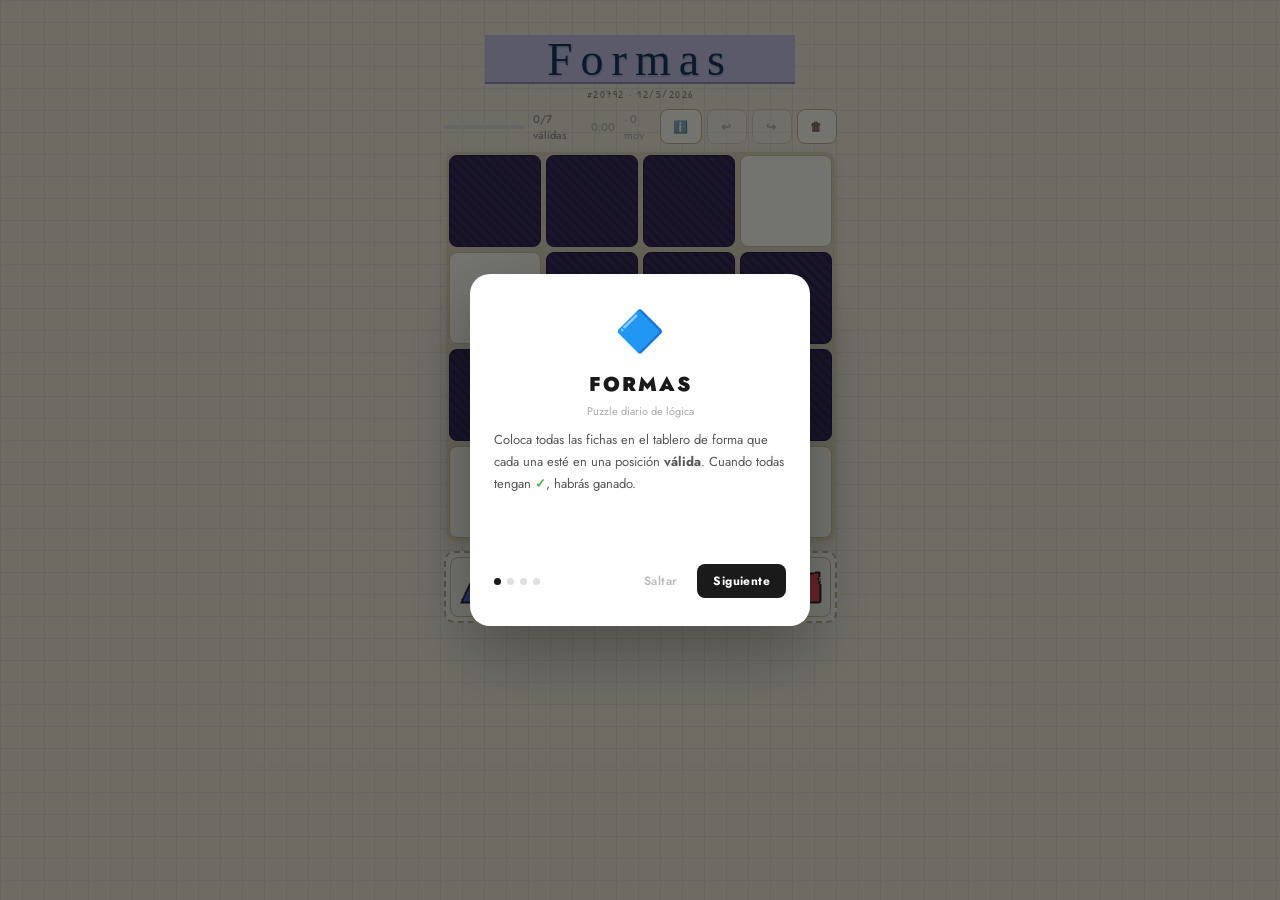
==== index.html @ 307edbe9 "Add files via upload" ====
<!DOCTYPE html>
<html lang="es">
<head>
<meta charset="UTF-8">
<meta name="viewport" content="width=device-width, initial-scale=1.0, user-scalable=no">
<title>FORMAS — Puzzle diario</title>
<link rel="preconnect" href="https://fonts.googleapis.com">
<link href="https://fonts.googleapis.com/css2?family=Jost:wght@300;400;500;600;700;900&family=Schoolbell&family=Patrick+Hand&display=swap" rel="stylesheet">
<style>
*{box-sizing:border-box;margin:0;padding:0;}
body{
  font-family:'Jost',sans-serif;
  background:#F4EFE0;
  background-image:
    linear-gradient(rgba(80,80,160,.09) 1px, transparent 1px),
    linear-gradient(90deg, rgba(80,80,160,.09) 1px, transparent 1px);
  background-size:22px 22px;
  min-height:100vh;
  display:flex;align-items:flex-start;justify-content:center;
  padding:16px 12px 24px;
  user-select:none;-webkit-user-select:none;
  overflow-x:hidden;
}
#shell{
  display:flex;flex-direction:row;align-items:flex-start;justify-content:center;
  gap:0;width:100%;max-width:700px;position:relative;
}
#game{
  display:flex;flex-direction:column;align-items:center;
  flex:0 0 auto;width:310px;position:relative;z-index:2;
  transition: transform 0.3s ease;
}

/* --- ANIMACIONES DE VICTORIA Y ERROR --- */
@keyframes shake {
  0%, 100% { transform: translateX(0); }
  25% { transform: translateX(-2px); }
  75% { transform: translateX(2px); }
}
.invalid-state { animation: shake 0.3s ease-in-out; }

/* Efecto de Victoria Mejorado */
.victory-sweep { 
  animation: victory-bounce 0.8s ease-in-out; 
}

/* Usamos un contenedor absoluto para el destello para no cortar los bordes del tablero */
.victory-sweep::before {
  content: "";
  position: absolute;
  top: 0; left: -40px; right: -40px; bottom: 0;
  background: linear-gradient(
    to bottom,
    transparent,
    rgba(126, 200, 104, 0.4), 
    transparent
  );
  z-index: 100;
  pointer-events: none;
  border-radius: 15px;
  animation: sweep-down 2.0s ease-in-out forwards; /* Más lento (1.8s) */
}

@keyframes victory-bounce {
  0% { transform: scale(1); }
  50% { transform: scale(1.03); }
  100% { transform: scale(1); }
}

@keyframes sweep-down { 
  0% { transform: translateY(-100%); opacity: 0; }
  20% { opacity: 1; }
  80% { opacity: 1; }
  100% { transform: translateY(250%); opacity: 0; } 
}

/* Confeti */
.confetti {
  position: absolute; width: 8px; height: 8px; border-radius: 2px;
  top: -10px; z-index: 300; animation: fall linear forwards;
}
@keyframes fall {
  to { transform: translateY(100vh) rotate(360deg); opacity: 0; }
}

.titulo-wrap{position:relative;width:100%;margin-bottom:8px;}
.pauta-lines{
  position:relative;height:68px;
  background:
    linear-gradient(transparent calc(100% - 2px), #9090C8 calc(100% - 2px), #9090C8 100%),
    linear-gradient(transparent calc(30% - 1px), #C8C8E8 calc(30% - 1px), #C8C8E8 calc(30%)),
    linear-gradient(transparent calc(65% - 1px), #C8C8E8 calc(65% - 1px), #C8C8E8 calc(65% + 1px));
  display:flex;align-items:flex-end;justify-content:center;
  padding-bottom:5px;
}
h1{font-family:'Schoolbell',cursive;font-size:46px;font-weight:400;color:#1A3A60;
  letter-spacing:8px;line-height:0.85;text-align:center;
  text-shadow:0.5px 1.5px 0 rgba(26,58,96,.15),2px 0 0 rgba(26,58,96,.05);}
.subtitle{font-family:'Patrick Hand',cursive;font-size:11px;color:#9A8878;font-weight:400;text-align:center;letter-spacing:1.5px;margin-top:3px;margin-bottom:0px;}
.badge-row{display:flex;gap:5px;align-items:center;margin-bottom:6px;flex-wrap:wrap;justify-content:center;}
.badge{font-size:10px;font-weight:600;padding:2px 9px;border-radius:20px;letter-spacing:.4px;}
.badge.unique{background:#FFF8EC;color:#B07A20;border:1.5px solid #F0D898;}
.badge.config{background:#F3F0FF;color:#7060C0;border:1.5px solid #D0C8F8;}

.progress-wrap{display:flex;align-items:center;gap:9px;margin-bottom:8px;width:393px;}
.progress-bar{width:80px;height:4px;background:#E0E0E0;border-radius:3px;overflow:hidden;flex-shrink:0;}
.progress-fill{height:100%;background:linear-gradient(90deg,#5A9050,#7EC868);border-radius:3px;transition:width .3s,background .3s;}
.progress-label{font-size:11px;color:#999;font-weight:500;}

#grid{
  display:grid;grid-template-columns:repeat(4,92px);gap:5px;
  background:#E0D8C0;padding:3px;border-radius:10px;
  margin-bottom:10px;box-shadow:0 2px 12px rgba(0,0,0,.08);
}
.cell{
  width:92px;height:92px;background:#FFFEF5;border-radius:8px;border:1.5px solid #D0C8A8;
  display:flex;align-items:center;justify-content:center;position:relative;
  transition:background .1s,border-color .1s,box-shadow .1s;
}
.cell.blocked{
  background:#3A3060;border-color:#2A2050;cursor:not-allowed;
  background-image:repeating-linear-gradient(45deg,#302850 0,#302850 3px,#3A3060 3px,#3A3060 7px);
}

.cell.valid-target{background:#EEF3F8;border-color:#A8C0D8;border-style:dashed;}
.cell.valid-hover{background:#D8EAF0;border-color:#5080A8;box-shadow:inset 0 0 0 2px rgba(80,128,168,.3);}
.cell.valid-state{background:#EDF5E5;border-color:#7AB870;border-width:2px;}
.cell.invalid-state{background:#F8EAEA;border-color:#D07070;border-width:2px;}
.piece-wrap{width:100%;height:100%;display:flex;align-items:center;justify-content:center;cursor:grab;touch-action:none;}
.piece-wrap.dragging{opacity:.12;}
.cell-indicator{position:absolute;bottom:2px;right:3px;font-size:10px;font-weight:700;line-height:1;pointer-events:none;}

.anden-wrap{width:393px;margin-bottom:8px;}
.section-label{font-size:9px;font-weight:700;color:#BBBBBB;letter-spacing:2.5px;text-transform:uppercase;text-align:center;margin-bottom:7px;}
#anden{
  display:grid;
  grid-template-columns:repeat(var(--anden-cols,6), 1fr);
  gap:4px;
  padding:4px;
  background:#FFFEF5;border-radius:10px;
  border:2px dashed #C8B890;
  width:393px;
  touch-action:none;
  transition:border-color .15s,background .15s;
}
.anden-tile{
  height:60px;display:flex;align-items:center;justify-content:center;
  background:#FFFEF5;border:1.5px solid #D0C8A8;border-radius:8px;cursor:grab;
  touch-action:none;
  transition:transform .1s,box-shadow .1s;
}
.anden-tile:hover{box-shadow:0 2px 8px rgba(0,0,0,.1);}
.anden-tile.dragging{opacity:.12;}
.anden-empty{color:#CCC;font-size:11px;font-style:italic;align-self:center;}

.game-btns{display:flex;gap:6px;justify-content:center;width:100%;margin-top:2px;}
button{
  padding:8px 12px;border-radius:8px;
  font-family:'Jost',sans-serif;font-size:12px;font-weight:600;
  cursor:pointer;letter-spacing:.4px;border:none;
  transition:background .15s,transform .1s, opacity .15s;
}
button:active{}
button:disabled{opacity: 0.4; cursor: default;}

.btn-main{background:#3A3060;color:#FFF;flex:1;font-family:'Patrick Hand',cursive;}
.btn-main:hover{background:#2A2050;}
.btn-secondary{background:#FFFEF5;border:1.5px solid #C8B890 !important;color:#7A6858;font-family:'Patrick Hand',cursive;display:flex;align-items:center;justify-content:center;min-width:40px;}
.btn-secondary:hover{background:#F5EEE0;border-color:#B8A878 !important;}
.btn-toggle-rules.open{background:#3A3060;color:#FFF;border-color:#3A3060 !important;}

#rules-panel{
  position:absolute;
  left:calc(82%);
  top:0;
  width:190px;
  background:#FFFEF5;border-radius:14px;border:1.5px solid #D0C8A8;
  padding:14px 12px;box-shadow:0 2px 12px rgba(0,0,0,.07);
  opacity:0;pointer-events:none;transform:translateX(-8px);
  transition:opacity .22s ease,transform .22s ease;
  z-index:50;
}
#rules-panel.visible{opacity:1;pointer-events:auto;transform:translateX(0);}
.rules-title{font-size:10px;font-weight:900;color:#1A1A1A;letter-spacing:3px;text-transform:uppercase;margin-bottom:12px;}
.rules-section{font-size:9px;font-weight:700;color:#CCCCCC;letter-spacing:2px;text-transform:uppercase;margin-bottom:7px;margin-top:11px;}
.rules-section:first-of-type{margin-top:0;}
.rule-item{display:flex;align-items:flex-start;gap:7px;margin-bottom:6px;}
.rule-icon-sm{width:22px;height:22px;flex-shrink:0;display:flex;align-items:center;justify-content:center;}
.color-dot-sm{width:10px;height:10px;border-radius:50%;border:1.5px solid #2A2A2A;flex-shrink:0;margin-top:3px;margin-left:6px;}
.rule-text .rname{font-size:10px;font-weight:700;color:#333;line-height:1.2;}
.rule-text .rdesc{font-size:9px;color:#AAA;line-height:1.3;margin-top:1px;}
.rules-divider{height:1px;background:#F4F4F4;margin:9px 0;}
.rules-note{font-size:9px;color:#CCCCCC;line-height:1.5;margin-top:8px;}

#ghost{position:fixed;pointer-events:none;z-index:9999;display:none;transform:translate(-50%,-50%);filter:drop-shadow(0 8px 20px rgba(0,0,0,.28));}

.victory-bg{position:fixed;inset:0;background:rgba(0,0,0,.6);display:flex;align-items:center;justify-content:center;z-index:200;}
.victory-box{background:#FFFEF5;border:1.5px solid #D0C8A8;border-radius:20px;padding:28px 24px;text-align:center;max-width:300px;width:100%;margin:16px;box-shadow:0 24px 70px rgba(0,0,0,.3);animation:popIn .4s cubic-bezier(.34,1.56,.64,1);}
@keyframes popIn{from{transform:scale(.7);opacity:0}to{transform:scale(1);opacity:1}}
.victory-star{font-size:44px;margin-bottom:8px;}
.victory-title{font-size:22px;font-weight:900;color:#1A1A1A;letter-spacing:3px;margin-bottom:3px;}
.victory-sub{font-size:12px;color:#AAAAAA;margin-bottom:3px;letter-spacing:1px;}
.victory-mode{font-size:10px;color:#CCCCCC;margin-bottom:18px;}
.emoji-grid{font-family:monospace;font-size:24px;line-height:1.6;margin-bottom:20px;}
.btn-copy{width:100%;padding:12px;background:#3A3060;color:#FFF;border-radius:10px;font-size:14px;font-weight:700;font-family:'Jost',sans-serif;cursor:pointer;margin-bottom:8px;}
.btn-back{width:100%;padding:9px;background:transparent;border:2px solid #EEE !important;color:#AAAAAA;border-radius:10px;font-size:12px;font-family:'Jost',sans-serif;cursor:pointer;}

@media(max-width:540px){
  #shell{flex-direction:column;align-items:center;}
  #game{width:100%;max-width:310px;}
  #rules-panel{position:relative;left:auto;top:auto;width:100%;max-width:393px;margin-left:0;margin-top:10px;transform:translateY(-6px);}
  #rules-panel.visible{transform:translateY(0);}
}
.hidden{display:none !important;}
</style>
</head>
<body>
<div id="shell">
  <div id="game">
    <div class="titulo-wrap">
      <div class="pauta-lines"><h1>Formas</h1></div>
      <div class="subtitle" id="subtitle">#… · cargando…</div>
    </div>
    <div class="progress-wrap">
      <div class="progress-bar"><div class="progress-fill" id="progress-fill" style="width:0%"></div></div>
      <div class="progress-label" id="progress-label">0/0 válidas</div>
      <div class="progress-label" id="timer-display" style="margin-left:8px;color:#BBBBBB;">0:00</div>
      <div class="progress-label" id="moves-display" style="color:#BBBBBB;">· 0 mov</div>
      <div style="display:flex;gap:5px;margin-left:auto;">
        <button class="btn-secondary btn-toggle-rules" id="btn-toggle" onclick="toggleRules()" title="Reglas"><span id="toggle-icon">ℹ️</span></button>
        <button class="btn-secondary" id="btn-undo" onclick="undo()" title="Deshacer">↩</button>
        <button class="btn-secondary" id="btn-redo" onclick="redo()" title="Rehacer">↪</button>
        <button class="btn-secondary" onclick="resetGame()" title="Reiniciar">🗑</button>
      </div>
    </div>
    <div id="grid"></div>
    <div class="anden-wrap">
      <div id="anden"></div>
    </div>
    <div class="game-btns">
      <button class="btn-main hidden" id="btn-share" onclick="share()">📋 Compartir</button>
    </div>
  </div>

  <div id="rules-panel">
    <div class="rules-title">Reglas</div>
    <div class="rules-section">Forma → posición</div>
    <div class="rule-item"><div class="rule-icon-sm" id="ri-circle"></div><div class="rule-text"><div class="rname">Círculo</div><div class="rdesc">Cualquier casilla</div></div></div>
    <div class="rule-item"><div class="rule-icon-sm" id="ri-square"></div><div class="rule-text"><div class="rname">Cuadrado</div><div class="rdesc">Solo esquinas</div></div></div>
    <div class="rule-item"><div class="rule-icon-sm" id="ri-triangle"></div><div class="rule-text"><div class="rname">Triángulo</div><div class="rdesc">Borde, no esquinas</div></div></div>
    <div class="rule-item"><div class="rule-icon-sm" id="ri-x"></div><div class="rule-text"><div class="rname">Cruz</div><div class="rdesc">Interior 2×2</div></div></div>
    <div class="rule-item"><div class="rule-icon-sm" id="ri-diamond"></div><div class="rule-text"><div class="rname">Rombo</div><div class="rdesc">Fila + col par</div></div></div>
    <div class="rules-divider"></div>
    <div class="rules-section">Color → aura</div>
    <div class="rule-item"><div class="color-dot-sm" style="background:#E05252"></div><div class="rule-text"><div class="rname">Rojo</div><div class="rdesc">Sin vecinos</div></div></div>
    <div class="rule-item"><div class="color-dot-sm" style="background:#4D6FD1"></div><div class="rule-text"><div class="rname">Azul</div><div class="rdesc">No Verde en fila</div></div></div>
    <div class="rule-item"><div class="color-dot-sm" style="background:#4EA84E"></div><div class="rule-text"><div class="rname">Verde</div><div class="rdesc">No Azul en columna</div></div></div>
    <div class="rule-item"><div class="color-dot-sm" style="background:#D4AE2C"></div><div class="rule-text"><div class="rname">Amarillo</div><div class="rdesc">Anula auras vecinas</div></div></div>
    <div class="rules-divider"></div>
    <div class="rules-note">■ negro = bloqueado.</div>
  </div>
</div>

<svg width="0" height="0" style="position:absolute;pointer-events:none">
  <defs>
    <filter id="f-lapiz" x="-10%" y="-10%" width="120%" height="120%">
      <feTurbulence type="turbulence" baseFrequency="0.04 0.06" numOctaves="5" seed="8" result="noise"/>
      <feDisplacementMap in="SourceGraphic" in2="noise" scale="3" xChannelSelector="R" yChannelSelector="G"/>
    </filter>
  </defs>
</svg>
<div id="ghost"></div>

<div class="victory-bg hidden" id="victory">
  <div class="victory-box">
    <div class="victory-star">✨</div>
    <div class="victory-title">¡LOGRADO!</div>
    <div class="victory-sub" id="v-sub">FORMAS #…</div>
    <div class="victory-mode" id="v-mode" style="margin-bottom:18px"></div>
    <div style="display:flex;justify-content:center;gap:24px;margin-bottom:20px">
      <div style="text-align:center">
        <div style="font-size:22px;font-weight:900;color:#1A1A1A" id="v-time">0:00</div>
        <div style="font-size:10px;color:#BBBBBB;letter-spacing:1px;margin-top:2px">TIEMPO</div>
      </div>
      <div style="width:1px;background:#F0F0F0"></div>
      <div style="text-align:center">
        <div style="font-size:22px;font-weight:900;color:#1A1A1A" id="v-moves">0</div>
        <div style="font-size:10px;color:#BBBBBB;letter-spacing:1px;margin-top:2px">MOVIMIENTOS</div>
      </div>
    </div>
    <button class="btn-copy" id="btn-copy" onclick="share()">📋 Compartir</button>
    <button class="btn-back" onclick="hideVictory()">Ver cuadrícula</button>
  </div>
</div>

<script>
const N = 4;
const SHAPES  = ['circle','square','triangle','x','diamond'];
const COLORS  = ['red','blue','green','yellow','white'];
const C_HEX   = {red:'#E05252',blue:'#4D6FD1',green:'#4EA84E',yellow:'#D4AE2C',white:'#E8E8E8'};
const SPRIO   = {square:0, x:1, diamond:2, triangle:3, circle:4};

let grid, anden, won, pieceById, puzzle;
let history = [];
let redoStack = [];
let moveCount = 0;
let elapsedSeconds = 0;
let timerStart = null;
let timerInterval = null;

// --- PERSISTENCIA ---
function saveGame() {
  const data = {
    grid: grid,
    anden: anden,
    moveCount: moveCount,
    elapsedSeconds: elapsedSeconds,
    won: won,
    date: new Date().toDateString()
  };
  localStorage.setItem('formas_save', JSON.stringify(data));
}

function loadGame() {
  const saved = localStorage.getItem('formas_save');
  if (!saved) return null;
  const data = JSON.parse(saved);
  if (data.date !== new Date().toDateString()) return null;
  return data;
}

// --- CONFETI ---
function spawnConfetti() {
  const colors = ['#E05252','#4D6FD1','#4EA84E','#D4AE2C','#FFF'];
  for(let i=0; i<60; i++) {
    const c = document.createElement('div');
    c.className = 'confetti';
    c.style.left = Math.random() * 100 + 'vw';
    c.style.backgroundColor = colors[Math.floor(Math.random()*colors.length)];
    c.style.animationDuration = (Math.random() * 2 + 2) + 's';
    c.style.opacity = Math.random();
    document.body.appendChild(c);
    setTimeout(() => c.remove(), 4000);
  }
}

function startTimer() {
  if (timerInterval) return;
  timerStart = Date.now() - elapsedSeconds * 1000;
  timerInterval = setInterval(() => {
    elapsedSeconds = Math.floor((Date.now() - timerStart) / 1000);
    const el = document.getElementById('timer-display');
    if (el) el.textContent = formatTime(elapsedSeconds);
  }, 1000);
}
function stopTimer() { clearInterval(timerInterval); timerInterval = null; }
function formatTime(s) {
  const m = Math.floor(s/60), ss = s%60;
  return m + ':' + String(ss).padStart(2,'0');
}

function isValidPos(shape, r, c, blocks) {
  if (blocks && blocks.some(([br,bc]) => br===r && bc===c)) return false;
  const corner = (r===0||r===N-1) && (c===0||c===N-1);
  const border  = r===0 || r===N-1 || c===0 || c===N-1;
  if (shape==='circle')   return true;
  if (shape==='square')   return corner;
  if (shape==='triangle') return border && !corner;
  if (shape==='x')        return r>=1 && r<=N-2 && c>=1 && c<=N-2;
  if (shape==='diamond')  return (r+c)%2 === 0;
  return false;
}

function nbrs(r, c) {
  return [[r-1,c],[r+1,c],[r,c-1],[r,c+1]].filter(([a,b]) => a>=0&&a<N&&b>=0&&b<N);
}

function isValid(piece, r, c, g) {
  if (!isValidPos(piece.shape, r, c)) return false;
  if (piece.color==='white' || piece.color==='yellow') return true;
  const ns = nbrs(r, c);
  if (ns.some(([a,b]) => g[a][b]?.color==='yellow')) return true;
  if (piece.color==='red')   return !ns.some(([a,b]) => g[a][b] != null);
  if (piece.color==='blue')  { for(let i=0;i<N;i++) if(i!==c&&g[r][i]?.color==='green') return false; return true; }
  if (piece.color==='green') { for(let i=0;i<N;i++) if(i!==r&&g[i][c]?.color==='blue')  return false; return true; }
  return true;
}

function allValid(g) {
  for (let r=0; r<N; r++) for (let c=0; c<N; c++) {
    const p = g[r][c]; if (p && !isValid(p,r,c,g)) return false;
  }
  return true;
}

function mkRng(seed) {
  let s = (seed ^ 0x9E3779B9) >>> 0;
  return () => {
    s = Math.imul(s ^ (s>>>16), 0x45d9f3b);
    s = Math.imul(s ^ (s>>>13), 0x3a5a9c1d);
    return ((s ^ (s>>>16)) >>> 0) / 0x100000000;
  };
}

function countSolutions(pieces, blocks, cap) {
  const order = [...Array(pieces.length).keys()].sort((a,b) => SPRIO[pieces[a].shape] - SPRIO[pieces[b].shape]);
  let found = 0;
  const g = Array.from({length:N}, () => Array(N).fill(null));
  function search(idx) {
    if (found >= cap) return;
    if (idx === order.length) { if (allValid(g)) found++; return; }
    const p = pieces[order[idx]];
    for (let r=0; r<N && found<cap; r++)
      for (let c=0; c<N && found<cap; c++) {
        if (g[r][c] || !isValidPos(p.shape, r, c, blocks)) continue;
        g[r][c] = p; search(idx+1); g[r][c] = null;
      }
  }
  search(0);
  return found;
}

function buildValidPlacement(pieces, blocks, rng) {
  const order = [...Array(pieces.length).keys()].sort((a,b) => SPRIO[pieces[a].shape] - SPRIO[pieces[b].shape]);
  function search(idx, g) {
    if (idx === order.length) return allValid(g) ? g : null;
    const p = pieces[order[idx]];
    const cells = [];
    for (let r=0; r<N; r++) for (let c=0; c<N; c++) if (!g[r][c] && isValidPos(p.shape, r, c, blocks)) cells.push([r,c]);
    for (let i = cells.length - 1; i > 0; i--) { const j = Math.floor(rng() * (i + 1)); [cells[i], cells[j]] = [cells[j], cells[i]]; }
    for (const [r,c] of cells) {
      g[r][c] = p; const res = search(idx+1, g);
      if (res) return res; g[r][c] = null;
    }
    return null;
  }
  return search(0, Array.from({length:N}, () => Array(N).fill(null)));
}

function genPuzzle(seed) {
  const rng = mkRng(seed);
  for (let attempt = 0; attempt < 100; attempt++) {
    const nPieces = 6 + (attempt % 2);
    const pieces = [];
    const pool = [];
    for (const s of SHAPES) for (const c of COLORS) pool.push({shape:s, color:c});
    for (let i = pool.length - 1; i > 0; i--) { const j = Math.floor(rng() * (i + 1)); [pool[i], pool[j]] = [pool[j], pool[i]]; }
    for(let i=0; i<nPieces; i++) pieces.push({...pool[i], id: i});
    const blocks = [];
    const solGrid = buildValidPlacement(pieces, blocks, rng);
    if (!solGrid) continue;
    let sols = countSolutions(pieces, blocks, 2);
    let pressure = 0;
    while(sols > 1 && pressure < 10) {
      let added = false;
      const emptyCells = [];
      for(let r=0; r<N; r++) for(let c=0; c<N; c++) if(!solGrid[r][c] && !blocks.some(b=>b[0]===r && b[1]===c)) emptyCells.push([r,c]);
      if(emptyCells.length > 0) {
        const b = emptyCells[Math.floor(rng()*emptyCells.length)];
        blocks.push(b);
        sols = countSolutions(pieces, blocks, 2);
        if(sols === 0) { blocks.pop(); sols = 2; }
        else added = true;
      }
      pressure++;
      if(!added) break;
    }
    if (sols === 1) return { pieces, blocks, nPieces: pieces.length, nBlocks: blocks.length };
  }
  return { pieces: [{id:0,shape:'square',color:'white'},{id:1,shape:'x',color:'red'}], blocks: [], nPieces:2, nBlocks:0 };
}

function saveState() {
  moveCount++;
  const md = document.getElementById('moves-display'); if(md) md.textContent = '· '+moveCount+' mov';
  startTimer();
  history.push({ grid: JSON.parse(JSON.stringify(grid)), anden: [...anden], won: won });
  if (history.length > 50) history.shift();
  redoStack = [];
  updateUndoButtons();
  saveGame();
}

function undo() {
  if (history.length === 0) return;
  moveCount++; startTimer();
  redoStack.push({ grid: JSON.parse(JSON.stringify(grid)), anden: [...anden], won: won });
  const prev = history.pop();
  grid = prev.grid; anden = prev.anden; won = prev.won;
  renderAll(); updateUndoButtons(); saveGame();
}

function redo() {
  if (redoStack.length === 0) return;
  moveCount++; startTimer();
  history.push({ grid: JSON.parse(JSON.stringify(grid)), anden: [...anden], won: won });
  const next = redoStack.pop();
  grid = next.grid; anden = next.anden; won = next.won;
  renderAll(); updateUndoButtons(); saveGame();
}

function resetGame() {
  if (anden.length === puzzle.pieces.length) return;
  saveState();
  grid = Array.from({length:N}, () => Array(N).fill(null));
  anden = puzzle.pieces.map(p => p.id);
  won = false;
  renderAll(); updateUndoButtons(); saveGame();
}

function updateUndoButtons() {
  document.getElementById('btn-undo').disabled = history.length === 0;
  document.getElementById('btn-redo').disabled = redoStack.length === 0;
}

function shapeSVG(shape, color, size) {
  const f=C_HEX[color], sw=Math.max(1.5,size*.055), hw=size/2;
  const pt=(x,y)=>`${x.toFixed(1)},${y.toFixed(1)}`;
  let body='';
  if(shape==='circle') body=`<circle cx="${hw}" cy="${hw}" r="${(hw*.78).toFixed(1)}" fill="${f}" stroke="#2A2A2A" stroke-width="${sw.toFixed(1)}"/>`;
  else if(shape==='square') body=`<rect x="${(size*.1).toFixed(1)}" y="${(size*.1).toFixed(1)}" width="${(size*.8).toFixed(1)}" height="${(size*.8).toFixed(1)}" fill="${f}" stroke="#2A2A2A" stroke-width="${sw.toFixed(1)}" rx="2"/>`;
  else if(shape==='triangle') body=`<polygon points="${pt(hw,size*.1)} ${pt(size*.9,size*.9)} ${pt(size*.1,size*.9)}" fill="${f}" stroke="#2A2A2A" stroke-width="${sw.toFixed(1)}"/>`;
  else if(shape==='x'){
    const w1=(size*.28).toFixed(1), w2=(size*.19).toFixed(1);
    body=`<line x1="${(size*.14).toFixed(1)}" y1="${(size*.14).toFixed(1)}" x2="${(size*.86).toFixed(1)}" y2="${(size*.86).toFixed(1)}" stroke="#2A2A2A" stroke-width="${w1}" stroke-linecap="round"/><line x1="${(size*.86).toFixed(1)}" y1="${(size*.14).toFixed(1)}" x2="${(size*.14).toFixed(1)}" y2="${(size*.86).toFixed(1)}" stroke="#2A2A2A" stroke-width="${w1}" stroke-linecap="round"/><line x1="${(size*.14).toFixed(1)}" y1="${(size*.14).toFixed(1)}" x2="${(size*.86).toFixed(1)}" y2="${(size*.86).toFixed(1)}" stroke="${f}" stroke-width="${w2}" stroke-linecap="round"/><line x1="${(size*.86).toFixed(1)}" y1="${(size*.14).toFixed(1)}" x2="${(size*.14).toFixed(1)}" y2="${(size*.86).toFixed(1)}" stroke="${f}" stroke-width="${w2}" stroke-linecap="round"/>`;
  } else if(shape==='diamond') body=`<polygon points="${pt(hw,size*.1)} ${pt(size*.9,hw)} ${pt(hw,size*.9)} ${pt(size*.1,hw)}" fill="${f}" stroke="#2A2A2A" stroke-width="${sw.toFixed(1)}"/>`;
  return `<svg width="${size}" height="${size}" viewBox="0 0 ${size} ${size}" xmlns="http://www.w3.org/2000/svg" style="display:block;pointer-events:none"><g filter="url(#f-lapiz)">${body}</g></svg>`;
}

let dragging = null;
const ghostEl = document.getElementById('ghost');

// ── Lógica compartida de inicio, movimiento y fin de drag ──
function startDragging(piece, from, fr, fc, x, y) {
  dragging = {piece, from, fr, fc};
  ghostEl.innerHTML = shapeSVG(piece.shape, piece.color, 68);
  ghostEl.style.left = x + 'px';
  ghostEl.style.top  = y + 'px';
  ghostEl.style.display = 'block';
  renderAll();
  document.querySelectorAll('.cell[data-r]').forEach(cell => {
    const r = +cell.dataset.r, col = +cell.dataset.c;
    if (!puzzle.blocks.some(b=>b[0]===r&&b[1]===col) && isValidPos(piece.shape,r,col))
      cell.classList.add('valid-target');
  });
}

function moveDragging(x, y) {
  ghostEl.style.left = x + 'px';
  ghostEl.style.top  = y + 'px';
  document.querySelectorAll('.cell.valid-hover').forEach(el => el.classList.remove('valid-hover'));
  ghostEl.style.display = 'none';
  const under = document.elementFromPoint(x, y);
  ghostEl.style.display = 'block';
  const cell = under?.closest?.('.cell[data-r]');
  if (cell && cell.classList.contains('valid-target')) cell.classList.add('valid-hover');
}

function endDragging(x, y) {
  ghostEl.style.display = 'none';
  document.querySelectorAll('.cell.valid-hover').forEach(el => el.classList.remove('valid-hover'));
  const under    = document.elementFromPoint(x, y);
  const cellEl   = under?.closest?.('.cell[data-r]');
  const andenZone = under?.closest?.('#anden');
  if (cellEl && cellEl.classList.contains('valid-target')) {
    const r = +cellEl.dataset.r, col = +cellEl.dataset.c;
    saveState();
    const existing = grid[r][col];
    if (dragging.from==='grid') grid[dragging.fr][dragging.fc] = existing;
    else { anden=anden.filter(id=>id!==dragging.piece.id); if(existing) anden.push(existing.id); }
    grid[r][col] = dragging.piece;
  } else if (andenZone && dragging.from==='grid') {
    saveState();
    grid[dragging.fr][dragging.fc] = null;
    if (!anden.includes(dragging.piece.id)) anden.push(dragging.piece.id);
  }
  document.querySelectorAll('.cell.valid-target').forEach(el => el.classList.remove('valid-target'));
  dragging = null;
  renderAll(); updateUndoButtons(); saveGame();
}

// ── MOUSE ──
function dragStart(e, piece, from, fr, fc) {
  if (e.type === 'mousedown') {
    e.preventDefault();
    startDragging(piece, from, fr, fc, e.clientX, e.clientY);
  }
}
function onMove(e) {
  if (!dragging || e.type !== 'mousemove') return;
  moveDragging(e.clientX, e.clientY);
}
function onUp(e) {
  if (!dragging || e.type !== 'mouseup') return;
  endDragging(e.clientX, e.clientY);
}

// ── TOUCH ──
document.addEventListener('touchmove', e => {
  if (!dragging) return;
  e.preventDefault();
  const t = e.touches[0];
  moveDragging(t.clientX, t.clientY);
}, {passive: false});

document.addEventListener('touchend', e => {
  if (!dragging) return;
  const t = e.changedTouches[0];
  endDragging(t.clientX, t.clientY);
});

document.addEventListener('touchcancel', e => {
  if (!dragging) return;
  ghostEl.style.display = 'none';
  document.querySelectorAll('.cell.valid-target,.cell.valid-hover').forEach(el=>el.classList.remove('valid-target','valid-hover'));
  dragging = null;
  renderAll();
});

function renderGrid() {
  const el=document.getElementById('grid'); el.innerHTML='';
  for (let r=0;r<N;r++) for (let c=0;c<N;c++) {
    const cell=document.createElement('div'); cell.className='cell'; cell.dataset.r=r; cell.dataset.c=c;
    if (puzzle.blocks.some(b=>b[0]===r && b[1]===c)) { cell.classList.add('blocked'); el.appendChild(cell); continue; }
    const p=grid[r][c];
    if (p) {
      const v = isValid(p,r,c,grid);
      cell.classList.add(v?'valid-state':'invalid-state');
      const wrap=document.createElement('div'); wrap.className='piece-wrap';
      if (dragging?.piece.id===p.id) wrap.classList.add('dragging');
      wrap.innerHTML=shapeSVG(p.shape,p.color,56);
      wrap.addEventListener('mousedown', e=>dragStart(e,p,'grid',r,c));
      wrap.addEventListener('touchstart', e=>{
        e.preventDefault();
        const t = e.touches[0];
        startDragging(p,'grid',r,c, t.clientX, t.clientY);
      }, {passive:false});
      const ind=document.createElement('span'); ind.className='cell-indicator'; ind.style.color=v?'#52B052':'#E05252'; ind.textContent=v?'✓':'✗';
      cell.appendChild(wrap); cell.appendChild(ind);
    }
    el.appendChild(cell);
  }
}

function renderAnden() {
  const el=document.getElementById('anden'); el.innerHTML='';
  el.style.setProperty('--anden-cols', Math.max(anden.length, 1));
  if (anden.length===0) { el.style.setProperty('--anden-cols','1');
    el.innerHTML='<span class="anden-empty">¡Listo!</span>'; return; }
  anden.forEach(id => {
    const p=pieceById[id];
    const div=document.createElement('div'); div.className='anden-tile';
    if (dragging?.piece.id===id) div.classList.add('dragging');
    div.innerHTML=shapeSVG(p.shape,p.color,36);
    div.addEventListener('mousedown', e=>dragStart(e,p,'anden'));
    div.addEventListener('touchstart', e=>{
      e.preventDefault();
      const t = e.touches[0];
      startDragging(p,'anden',null,null, t.clientX, t.clientY);
    }, {passive:false});
    el.appendChild(div);
  });
}

function renderProgress() {
  let validCount = 0, placed = 0;
  for(let r=0; r<N; r++) for(let c=0; c<N; c++) if(grid[r][c]) { placed++; if(isValid(grid[r][c],r,c,grid)) validCount++; }
  const total = puzzle.pieces.length;
  const fill = document.getElementById('progress-fill');
  fill.style.width = (validCount/total*100)+'%';
  document.getElementById('progress-label').textContent = `${validCount}/${total} válidas`;
  
  if (validCount===total && placed===total && !won) { 
    won=true;
    const g = document.getElementById('game');
    g.classList.add('victory-sweep');
    spawnConfetti();
    // Aumentamos el retraso para dejar que el sweep lento (1.8s) termine casi del todo
    setTimeout(() => { showVictory(); g.classList.remove('victory-sweep'); }, 2000); 
  }
  document.getElementById('btn-share').classList.toggle('hidden', !won);
}

function renderAll() { renderGrid(); renderAnden(); renderProgress(); }

function toggleRules() {
  const p = document.getElementById('rules-panel'), btn = document.getElementById('btn-toggle');
  p.classList.toggle('visible'); btn.classList.toggle('open');
  document.getElementById('toggle-icon').textContent = p.classList.contains('visible') ? '✕' : 'ℹ️';
}

function showVictory() {
  stopTimer();
  const num = Math.floor(Date.now()/86400000);
  const fecha = new Date().toLocaleDateString('es-ES',{day:'numeric',month:'long',year:'numeric'});
  document.getElementById('v-sub').textContent = `FORMAS #${num} · ${fecha}`;
  document.getElementById('v-time').textContent = formatTime(elapsedSeconds);
  document.getElementById('v-moves').textContent = moveCount;
  document.getElementById('victory').classList.remove('hidden');
}

function hideVictory() { document.getElementById('victory').classList.add('hidden'); }

function share() {
  const num = Math.floor(Date.now()/86400000);
  const fecha = new Date().toLocaleDateString('es-ES',{day:'numeric',month:'long',year:'numeric'});
  const text = `FORMAS #${num} · ${fecha}\n⏱ ${formatTime(elapsedSeconds)} · 🔢 ${moveCount} movimientos`;
  navigator.clipboard.writeText(text).then(() => {
    const btn = document.getElementById('btn-copy');
    if(btn){ const orig = btn.textContent; btn.textContent = '✓ Copiado'; setTimeout(()=>{ btn.textContent = orig; }, 2000); }
  });
}

window.onload = () => {
  const seed = new Date().getFullYear()*10000+(new Date().getMonth()+1)*100+new Date().getDate();
  puzzle = genPuzzle(seed);
  pieceById = Object.fromEntries(puzzle.pieces.map(p=>[p.id,p]));
  
  const saved = loadGame();
  if (saved) {
    grid = saved.grid; anden = saved.anden; moveCount = saved.moveCount;
    elapsedSeconds = saved.elapsedSeconds; won = saved.won;
    if (!won) startTimer();
  } else {
    grid = Array.from({length:N}, () => Array(N).fill(null));
    anden = puzzle.pieces.map(p => p.id);
    won = false; moveCount = 0; elapsedSeconds = 0;
  }
  
  const tdisp = document.getElementById('timer-display'); if(tdisp) tdisp.textContent=formatTime(elapsedSeconds);
  const mdisp = document.getElementById('moves-display'); if(mdisp) mdisp.textContent='· '+moveCount+' mov';
  document.getElementById('subtitle').textContent = `#${Math.floor(Date.now()/86400000)} · ${new Date().toLocaleDateString()}`;
  SHAPES.forEach(s => { const el=document.getElementById('ri-'+s); if(el) el.innerHTML=shapeSVG(s,'white',18); });
  document.addEventListener('mousemove', onMove);
  document.addEventListener('mouseup', onUp);
  updateUndoButtons();
  renderAll();
};
</script>

<div id="god-panel">
  <div id="god-header"><span>⚡ MODO DIOS</span><button onclick="document.getElementById('god-panel').classList.remove('god-visible')" style="background:none;border:none;color:#fff;font-size:16px;cursor:pointer;padding:0 4px">✕</button></div>
  <div class="god-section">
    <div class="god-label">SEED DEL PUZZLE</div>
    <div style="display:flex;gap:6px;margin-top:5px">
      <input id="god-seed" type="number" placeholder="ej. 20250317" style="flex:1;padding:5px 8px;border-radius:6px;border:1px solid #444;background:#1a1a1a;color:#fff;font-size:12px;font-family:monospace">
      <button class="god-btn" onclick="godRegenerate()">▶</button>
    </div>
    <button class="god-btn god-btn-full" style="margin-top:6px" onclick="godRandomSeed()">🎲 Seed aleatoria</button>
  </div>
  <div class="god-section">
    <div class="god-label">SOLUCIÓN</div>
    <button class="god-btn god-btn-full" onclick="godShowSolution()">👁 Ver solución (3s)</button>
    <button class="god-btn god-btn-full" onclick="godPlaceSolution()">✅ Colocar solución</button>
  </div>
  <div class="god-section">
    <div class="god-label">TABLERO</div>
    <button class="god-btn god-btn-full" onclick="godToggleBlockEdit()">🔲 <span id="god-block-label">Editar bloqueos ON</span></button>
    <button class="god-btn god-btn-full" onclick="godClearBoard()">🗑 Vaciar tablero</button>
  </div>
</div>
<style>
#god-panel{display:none;position:fixed;top:20px;right:20px;width:230px;background:#111;color:#eee;border-radius:12px;border:1px solid #333;box-shadow:0 8px 32px rgba(0,0,0,.6);z-index:99999;font-family:'Jost',sans-serif;overflow:hidden;}
#god-panel.god-visible{display:block;}
#god-header{background:#1a1a2e;padding:10px 12px;display:flex;justify-content:space-between;align-items:center;font-size:12px;font-weight:800;letter-spacing:2px;color:#7eb8f7;}
.god-section{padding:10px 12px;border-top:1px solid #222;}
.god-label{font-size:9px;font-weight:700;letter-spacing:2px;color:#555;text-transform:uppercase;}
.god-btn{background:#1e3a5f;color:#7eb8f7;border:none;border-radius:6px;padding:5px 10px;font-size:11px;font-weight:600;cursor:pointer;font-family:'Jost',sans-serif;margin-top:5px;transition:background .15s;}
.god-btn:hover{background:#2a5090;}
.god-btn-full{width:100%;text-align:left;}
</style>
<script>
(function(){
  const KONAMI=['ArrowUp','ArrowUp','ArrowDown','ArrowDown','ArrowLeft','ArrowRight','ArrowLeft','ArrowRight','b','a'];
  let kIdx=0;
  document.addEventListener('keydown',e=>{
    kIdx=(e.key===KONAMI[kIdx])?kIdx+1:(e.key===KONAMI[0]?1:0);
    if(kIdx===KONAMI.length){kIdx=0;godToggle();}
  });
  window.godToggle=()=>document.getElementById('god-panel').classList.toggle('god-visible');
  window.godRegenerate=()=>{
    const s=parseInt(document.getElementById('god-seed').value)||new Date().getFullYear()*10000+(new Date().getMonth()+1)*100+new Date().getDate();
    puzzle=genPuzzle(s); pieceById=Object.fromEntries(puzzle.pieces.map(p=>[p.id,p]));
    grid=Array.from({length:N},()=>Array(N).fill(null)); anden=puzzle.pieces.map(p=>p.id);
    won=false; history=[]; redoStack=[]; renderAll(); updateUndoButtons(); saveGame();
  };
  window.godRandomSeed=()=>{ document.getElementById('god-seed').value=Math.floor(Math.random()*99999999); godRegenerate(); };
  window.godShowSolution=()=>{
    const s=parseInt(document.getElementById('god-seed').value)||new Date().getFullYear()*10000+(new Date().getMonth()+1)*100+new Date().getDate();
    const sol=buildValidPlacement(puzzle.pieces,puzzle.blocks,mkRng(s));
    if(!sol)return;
    document.querySelectorAll('.cell[data-r]').forEach(cell=>{
      const r=+cell.dataset.r,c=+cell.dataset.c; const p=sol[r][c];
      if(p){cell.style.outline='3px solid #7eb8f7';}
    });
    setTimeout(()=>document.querySelectorAll('.cell[data-r]').forEach(c=>c.style.outline=''),3000);
  };
  window.godPlaceSolution=()=>{
    const s=parseInt(document.getElementById('god-seed').value)||new Date().getFullYear()*10000+(new Date().getMonth()+1)*100+new Date().getDate();
    const sol=buildValidPlacement(puzzle.pieces,puzzle.blocks,mkRng(s));
    if(!sol)return; saveState(); grid=sol; anden=[]; renderAll(); updateUndoButtons(); saveGame();
  };
  window.godClearBoard=()=>{ saveState(); grid=Array.from({length:N},()=>Array(N).fill(null)); anden=puzzle.pieces.map(p=>p.id); renderAll(); saveGame(); };
})();
</script>

<div id="tutorial-bg" class="hidden">
  <div id="tutorial-box">
    <div class="t-slide" id="t-slide-0">
      <div class="t-icon">🔷</div><div class="t-title">FORMAS</div><div class="t-sub">Puzzle diario de lógica</div>
      <div class="t-body">Coloca todas las fichas en el tablero de forma que cada una esté en una posición <strong>válida</strong>. Cuando todas tengan <strong style="color:#52B052">✓</strong>, habrás ganado.</div>
    </div>
    <div class="t-slide hidden" id="t-slide-1">
      <div class="t-title">Reglas de forma</div><div class="t-sub">Cada forma tiene su lugar</div>
      <div class="t-rules">
        <div class="t-rule"><div class="t-shape-icon" id="ti-circle"></div><div><b>Círculo</b> — libre</div></div>
        <div class="t-rule"><div class="t-shape-icon" id="ti-square"></div><div><b>Cuadrado</b> — esquinas</div></div>
        <div class="t-rule"><div class="t-shape-icon" id="ti-triangle"></div><div><b>Triángulo</b> — bordes</div></div>
        <div class="t-rule"><div class="t-shape-icon" id="ti-x"></div><div><b>Cruz</b> — centro</div></div>
        <div class="t-rule"><div class="t-shape-icon" id="ti-diamond"></div><div><b>Rombo</b> — par</div></div>
      </div>
    </div>
    <div class="t-slide hidden" id="t-slide-2">
      <div class="t-title">Reglas de color</div><div class="t-sub">Relaciones entre fichas</div>
      <div class="t-rules">
        <div class="t-rule"><div class="t-dot" style="background:#E05252"></div><div><b>Rojo</b> — sin vecinos</div></div>
        <div class="t-rule"><div class="t-dot" style="background:#4D6FD1"></div><div><b>Azul</b> — no verde en fila</div></div>
        <div class="t-rule"><div class="t-dot" style="background:#4EA84E"></div><div><b>Verde</b> — no azul en col</div></div>
        <div class="t-rule"><div class="t-dot" style="background:#D4AE2C"></div><div><b>Amarillo</b> — anula vecinos</div></div>
      </div>
    </div>
    <div class="t-slide hidden" id="t-slide-3">
      <div class="t-icon">🏆</div><div class="t-title">Cómo ganar</div>
      <div class="t-body">Arrastra las fichas al tablero. El borde <span style="color:#4D6FD1;font-weight:700">azul punteado</span> te indica dónde es válida la forma. ¡Suerte!</div>
    </div>
    <div id="t-nav">
      <div id="t-dots"><span class="t-dot-nav active" onclick="goSlide(0)"></span><span class="t-dot-nav" onclick="goSlide(1)"></span><span class="t-dot-nav" onclick="goSlide(2)"></span><span class="t-dot-nav" onclick="goSlide(3)"></span></div>
      <div style="display:flex;gap:8px"><button class="t-btn-skip" onclick="closeTutorial()">Saltar</button><button class="t-btn-next" id="t-btn-next" onclick="nextSlide()">Siguiente</button></div>
    </div>
  </div>
</div>
<style>
#tutorial-bg{position:fixed;inset:0;background:rgba(0,0,0,.55);display:flex;align-items:center;justify-content:center;z-index:10000;padding:16px;}
#tutorial-box{background:#FFF;border-radius:20px;padding:28px 24px;max-width:340px;width:100%;box-shadow:0 24px 70px rgba(0,0,0,.3);font-family:'Jost',sans-serif;}
.t-slide{min-height:240px;display:flex;flex-direction:column;}
.t-icon{font-size:40px;text-align:center;margin-bottom:10px;}
.t-title{font-size:20px;font-weight:900;color:#1A1A1A;letter-spacing:2px;text-align:center;margin-bottom:4px;}
.t-sub{font-size:11px;color:#AAAAAA;text-align:center;margin-bottom:10px;}
.t-body{font-size:13px;color:#555;line-height:1.7;}
.t-rules{display:flex;flex-direction:column;gap:9px;}
.t-rule{display:flex;align-items:center;gap:10px;font-size:12px;}
.t-shape-icon{width:28px;height:28px;display:flex;align-items:center;justify-content:center;}
.t-dot{width:14px;height:14px;border-radius:50%;border:2px solid #2A2A2A;}
#t-nav{display:flex;align-items:center;justify-content:space-between;margin-top:22px;}
#t-dots{display:flex;gap:6px;}
.t-dot-nav{width:7px;height:7px;border-radius:50%;background:#E0E0E0;cursor:pointer;}
.t-dot-nav.active{background:#1A1A1A;}
.t-btn-skip{background:none;border:none;font-size:12px;color:#BBB;cursor:pointer;}
.t-btn-next{background:#1A1A1A;color:#FFF;border:none;border-radius:8px;font-size:12px;font-weight:700;padding:8px 16px;cursor:pointer;}
</style>
<script>
(function(){
  let curr = 0; const tot = 4;
  window.goSlide = (n) => {
    document.getElementById('t-slide-'+curr).classList.add('hidden'); curr = n;
    document.getElementById('t-slide-'+curr).classList.remove('hidden');
    document.querySelectorAll('.t-dot-nav').forEach((d,i)=>d.classList.toggle('active',i===curr));
    document.getElementById('t-btn-next').textContent = curr === tot-1 ? '¡Jugar!' : 'Siguiente';
  };
  window.nextSlide = () => { if(curr < tot-1) goSlide(curr+1); else closeTutorial(); };
  window.closeTutorial = () => { document.getElementById('tutorial-bg').classList.add('hidden'); localStorage.setItem('formas_tutorial', 'true'); };
  window.addEventListener('load', () => {
    ['circle','square','triangle','x','diamond'].forEach(s=>{const el=document.getElementById('ti-'+s); if(el)el.innerHTML=shapeSVG(s,'white',24);});
    if(!localStorage.getItem('formas_tutorial')) document.getElementById('tutorial-bg').classList.remove('hidden');
  });
})();
</script>
</body>
</html>
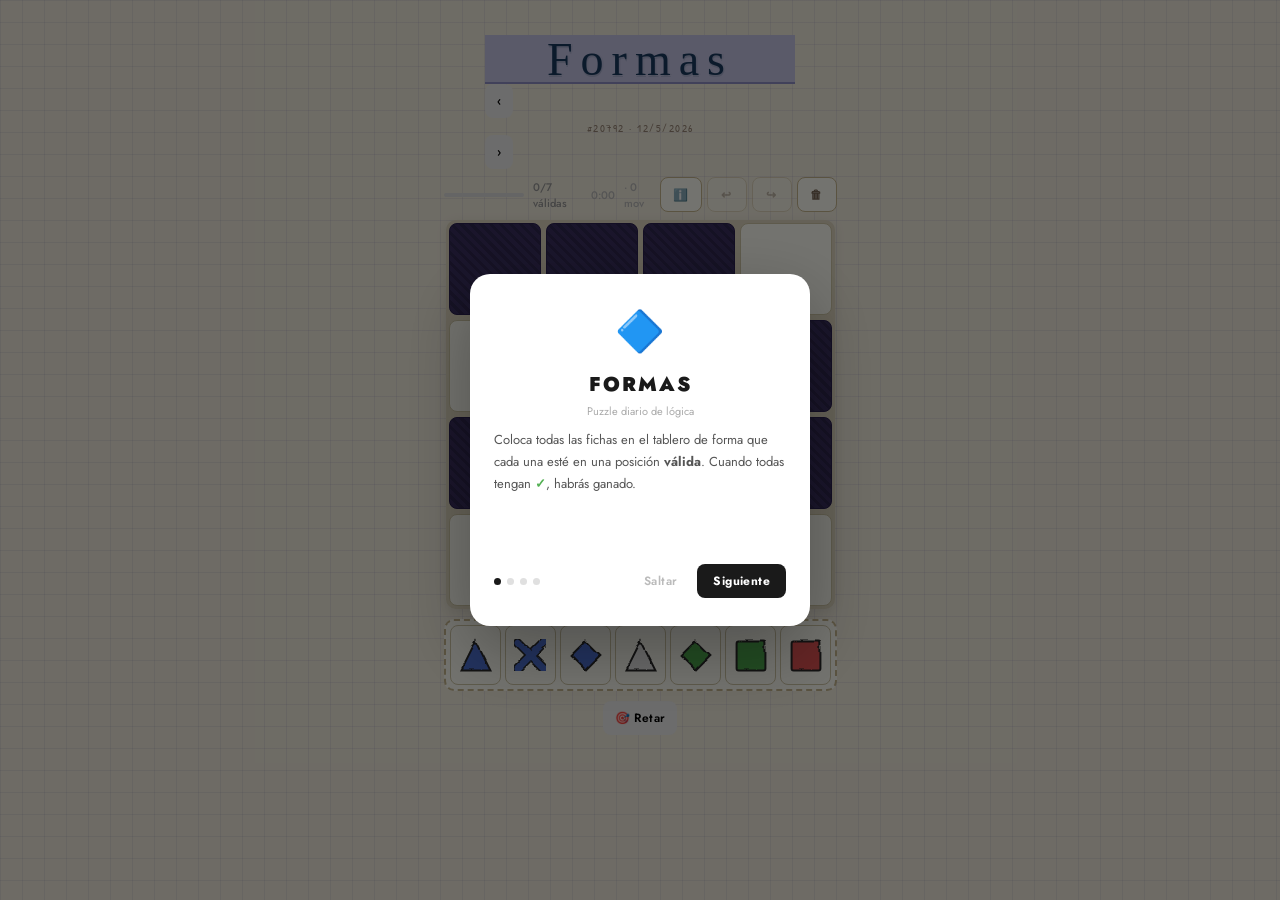
==== commit f38f9149: "Add files via upload" ====
--- a/index.html
+++ b/index.html
@@ -6,220 +6,22 @@
 <title>FORMAS — Puzzle diario</title>
 <link rel="preconnect" href="https://fonts.googleapis.com">
 <link href="https://fonts.googleapis.com/css2?family=Jost:wght@300;400;500;600;700;900&family=Schoolbell&family=Patrick+Hand&display=swap" rel="stylesheet">
-<style>
-*{box-sizing:border-box;margin:0;padding:0;}
-body{
-  font-family:'Jost',sans-serif;
-  background:#F4EFE0;
-  background-image:
-    linear-gradient(rgba(80,80,160,.09) 1px, transparent 1px),
-    linear-gradient(90deg, rgba(80,80,160,.09) 1px, transparent 1px);
-  background-size:22px 22px;
-  min-height:100vh;
-  display:flex;align-items:flex-start;justify-content:center;
-  padding:16px 12px 24px;
-  user-select:none;-webkit-user-select:none;
-  overflow-x:hidden;
-}
-#shell{
-  display:flex;flex-direction:row;align-items:flex-start;justify-content:center;
-  gap:0;width:100%;max-width:700px;position:relative;
-}
-#game{
-  display:flex;flex-direction:column;align-items:center;
-  flex:0 0 auto;width:310px;position:relative;z-index:2;
-  transition: transform 0.3s ease;
-}
-
-/* --- ANIMACIONES DE VICTORIA Y ERROR --- */
-@keyframes shake {
-  0%, 100% { transform: translateX(0); }
-  25% { transform: translateX(-2px); }
-  75% { transform: translateX(2px); }
-}
-.invalid-state { animation: shake 0.3s ease-in-out; }
-
-/* Efecto de Victoria Mejorado */
-.victory-sweep { 
-  animation: victory-bounce 0.8s ease-in-out; 
-}
-
-/* Usamos un contenedor absoluto para el destello para no cortar los bordes del tablero */
-.victory-sweep::before {
-  content: "";
-  position: absolute;
-  top: 0; left: -40px; right: -40px; bottom: 0;
-  background: linear-gradient(
-    to bottom,
-    transparent,
-    rgba(126, 200, 104, 0.4), 
-    transparent
-  );
-  z-index: 100;
-  pointer-events: none;
-  border-radius: 15px;
-  animation: sweep-down 2.0s ease-in-out forwards; /* Más lento (1.8s) */
-}
-
-@keyframes victory-bounce {
-  0% { transform: scale(1); }
-  50% { transform: scale(1.03); }
-  100% { transform: scale(1); }
-}
-
-@keyframes sweep-down { 
-  0% { transform: translateY(-100%); opacity: 0; }
-  20% { opacity: 1; }
-  80% { opacity: 1; }
-  100% { transform: translateY(250%); opacity: 0; } 
-}
-
-/* Confeti */
-.confetti {
-  position: absolute; width: 8px; height: 8px; border-radius: 2px;
-  top: -10px; z-index: 300; animation: fall linear forwards;
-}
-@keyframes fall {
-  to { transform: translateY(100vh) rotate(360deg); opacity: 0; }
-}
-
-.titulo-wrap{position:relative;width:100%;margin-bottom:8px;}
-.pauta-lines{
-  position:relative;height:68px;
-  background:
-    linear-gradient(transparent calc(100% - 2px), #9090C8 calc(100% - 2px), #9090C8 100%),
-    linear-gradient(transparent calc(30% - 1px), #C8C8E8 calc(30% - 1px), #C8C8E8 calc(30%)),
-    linear-gradient(transparent calc(65% - 1px), #C8C8E8 calc(65% - 1px), #C8C8E8 calc(65% + 1px));
-  display:flex;align-items:flex-end;justify-content:center;
-  padding-bottom:5px;
-}
-h1{font-family:'Schoolbell',cursive;font-size:46px;font-weight:400;color:#1A3A60;
-  letter-spacing:8px;line-height:0.85;text-align:center;
-  text-shadow:0.5px 1.5px 0 rgba(26,58,96,.15),2px 0 0 rgba(26,58,96,.05);}
-.subtitle{font-family:'Patrick Hand',cursive;font-size:11px;color:#9A8878;font-weight:400;text-align:center;letter-spacing:1.5px;margin-top:3px;margin-bottom:0px;}
-.badge-row{display:flex;gap:5px;align-items:center;margin-bottom:6px;flex-wrap:wrap;justify-content:center;}
-.badge{font-size:10px;font-weight:600;padding:2px 9px;border-radius:20px;letter-spacing:.4px;}
-.badge.unique{background:#FFF8EC;color:#B07A20;border:1.5px solid #F0D898;}
-.badge.config{background:#F3F0FF;color:#7060C0;border:1.5px solid #D0C8F8;}
-
-.progress-wrap{display:flex;align-items:center;gap:9px;margin-bottom:8px;width:393px;}
-.progress-bar{width:80px;height:4px;background:#E0E0E0;border-radius:3px;overflow:hidden;flex-shrink:0;}
-.progress-fill{height:100%;background:linear-gradient(90deg,#5A9050,#7EC868);border-radius:3px;transition:width .3s,background .3s;}
-.progress-label{font-size:11px;color:#999;font-weight:500;}
-
-#grid{
-  display:grid;grid-template-columns:repeat(4,92px);gap:5px;
-  background:#E0D8C0;padding:3px;border-radius:10px;
-  margin-bottom:10px;box-shadow:0 2px 12px rgba(0,0,0,.08);
-}
-.cell{
-  width:92px;height:92px;background:#FFFEF5;border-radius:8px;border:1.5px solid #D0C8A8;
-  display:flex;align-items:center;justify-content:center;position:relative;
-  transition:background .1s,border-color .1s,box-shadow .1s;
-}
-.cell.blocked{
-  background:#3A3060;border-color:#2A2050;cursor:not-allowed;
-  background-image:repeating-linear-gradient(45deg,#302850 0,#302850 3px,#3A3060 3px,#3A3060 7px);
-}
-
-.cell.valid-target{background:#EEF3F8;border-color:#A8C0D8;border-style:dashed;}
-.cell.valid-hover{background:#D8EAF0;border-color:#5080A8;box-shadow:inset 0 0 0 2px rgba(80,128,168,.3);}
-.cell.valid-state{background:#EDF5E5;border-color:#7AB870;border-width:2px;}
-.cell.invalid-state{background:#F8EAEA;border-color:#D07070;border-width:2px;}
-.piece-wrap{width:100%;height:100%;display:flex;align-items:center;justify-content:center;cursor:grab;touch-action:none;}
-.piece-wrap.dragging{opacity:.12;}
-.cell-indicator{position:absolute;bottom:2px;right:3px;font-size:10px;font-weight:700;line-height:1;pointer-events:none;}
-
-.anden-wrap{width:393px;margin-bottom:8px;}
-.section-label{font-size:9px;font-weight:700;color:#BBBBBB;letter-spacing:2.5px;text-transform:uppercase;text-align:center;margin-bottom:7px;}
-#anden{
-  display:grid;
-  grid-template-columns:repeat(var(--anden-cols,6), 1fr);
-  gap:4px;
-  padding:4px;
-  background:#FFFEF5;border-radius:10px;
-  border:2px dashed #C8B890;
-  width:393px;
-  touch-action:none;
-  transition:border-color .15s,background .15s;
-}
-.anden-tile{
-  height:60px;display:flex;align-items:center;justify-content:center;
-  background:#FFFEF5;border:1.5px solid #D0C8A8;border-radius:8px;cursor:grab;
-  touch-action:none;
-  transition:transform .1s,box-shadow .1s;
-}
-.anden-tile:hover{box-shadow:0 2px 8px rgba(0,0,0,.1);}
-.anden-tile.dragging{opacity:.12;}
-.anden-empty{color:#CCC;font-size:11px;font-style:italic;align-self:center;}
-
-.game-btns{display:flex;gap:6px;justify-content:center;width:100%;margin-top:2px;}
-button{
-  padding:8px 12px;border-radius:8px;
-  font-family:'Jost',sans-serif;font-size:12px;font-weight:600;
-  cursor:pointer;letter-spacing:.4px;border:none;
-  transition:background .15s,transform .1s, opacity .15s;
-}
-button:active{}
-button:disabled{opacity: 0.4; cursor: default;}
-
-.btn-main{background:#3A3060;color:#FFF;flex:1;font-family:'Patrick Hand',cursive;}
-.btn-main:hover{background:#2A2050;}
-.btn-secondary{background:#FFFEF5;border:1.5px solid #C8B890 !important;color:#7A6858;font-family:'Patrick Hand',cursive;display:flex;align-items:center;justify-content:center;min-width:40px;}
-.btn-secondary:hover{background:#F5EEE0;border-color:#B8A878 !important;}
-.btn-toggle-rules.open{background:#3A3060;color:#FFF;border-color:#3A3060 !important;}
-
-#rules-panel{
-  position:absolute;
-  left:calc(82%);
-  top:0;
-  width:190px;
-  background:#FFFEF5;border-radius:14px;border:1.5px solid #D0C8A8;
-  padding:14px 12px;box-shadow:0 2px 12px rgba(0,0,0,.07);
-  opacity:0;pointer-events:none;transform:translateX(-8px);
-  transition:opacity .22s ease,transform .22s ease;
-  z-index:50;
-}
-#rules-panel.visible{opacity:1;pointer-events:auto;transform:translateX(0);}
-.rules-title{font-size:10px;font-weight:900;color:#1A1A1A;letter-spacing:3px;text-transform:uppercase;margin-bottom:12px;}
-.rules-section{font-size:9px;font-weight:700;color:#CCCCCC;letter-spacing:2px;text-transform:uppercase;margin-bottom:7px;margin-top:11px;}
-.rules-section:first-of-type{margin-top:0;}
-.rule-item{display:flex;align-items:flex-start;gap:7px;margin-bottom:6px;}
-.rule-icon-sm{width:22px;height:22px;flex-shrink:0;display:flex;align-items:center;justify-content:center;}
-.color-dot-sm{width:10px;height:10px;border-radius:50%;border:1.5px solid #2A2A2A;flex-shrink:0;margin-top:3px;margin-left:6px;}
-.rule-text .rname{font-size:10px;font-weight:700;color:#333;line-height:1.2;}
-.rule-text .rdesc{font-size:9px;color:#AAA;line-height:1.3;margin-top:1px;}
-.rules-divider{height:1px;background:#F4F4F4;margin:9px 0;}
-.rules-note{font-size:9px;color:#CCCCCC;line-height:1.5;margin-top:8px;}
-
-#ghost{position:fixed;pointer-events:none;z-index:9999;display:none;transform:translate(-50%,-50%);filter:drop-shadow(0 8px 20px rgba(0,0,0,.28));}
-
-.victory-bg{position:fixed;inset:0;background:rgba(0,0,0,.6);display:flex;align-items:center;justify-content:center;z-index:200;}
-.victory-box{background:#FFFEF5;border:1.5px solid #D0C8A8;border-radius:20px;padding:28px 24px;text-align:center;max-width:300px;width:100%;margin:16px;box-shadow:0 24px 70px rgba(0,0,0,.3);animation:popIn .4s cubic-bezier(.34,1.56,.64,1);}
-@keyframes popIn{from{transform:scale(.7);opacity:0}to{transform:scale(1);opacity:1}}
-.victory-star{font-size:44px;margin-bottom:8px;}
-.victory-title{font-size:22px;font-weight:900;color:#1A1A1A;letter-spacing:3px;margin-bottom:3px;}
-.victory-sub{font-size:12px;color:#AAAAAA;margin-bottom:3px;letter-spacing:1px;}
-.victory-mode{font-size:10px;color:#CCCCCC;margin-bottom:18px;}
-.emoji-grid{font-family:monospace;font-size:24px;line-height:1.6;margin-bottom:20px;}
-.btn-copy{width:100%;padding:12px;background:#3A3060;color:#FFF;border-radius:10px;font-size:14px;font-weight:700;font-family:'Jost',sans-serif;cursor:pointer;margin-bottom:8px;}
-.btn-back{width:100%;padding:9px;background:transparent;border:2px solid #EEE !important;color:#AAAAAA;border-radius:10px;font-size:12px;font-family:'Jost',sans-serif;cursor:pointer;}
-
-@media(max-width:540px){
-  #shell{flex-direction:column;align-items:center;}
-  #game{width:100%;max-width:310px;}
-  #rules-panel{position:relative;left:auto;top:auto;width:100%;max-width:393px;margin-left:0;margin-top:10px;transform:translateY(-6px);}
-  #rules-panel.visible{transform:translateY(0);}
-}
-.hidden{display:none !important;}
-</style>
+<link rel="stylesheet" href="css/style.css">
 </head>
 <body>
+
 <div id="shell">
   <div id="game">
     <div class="titulo-wrap">
       <div class="pauta-lines"><h1>Formas</h1></div>
-      <div class="subtitle" id="subtitle">#… · cargando…</div>
+      <div class="subtitle-row">
+        <button class="btn-nav" id="btn-prev-day" onclick="goDay(-1)" title="Puzzle anterior">‹</button>
+        <div class="subtitle-center">
+          <div class="subtitle" id="subtitle">#… · cargando…</div>
+          <span class="mode-badge" id="mode-badge" style="display:none"></span>
+        </div>
+        <button class="btn-nav" id="btn-next-day" onclick="goDay(1)" title="Puzzle siguiente">›</button>
+      </div>
     </div>
     <div class="progress-wrap">
       <div class="progress-bar"><div class="progress-fill" id="progress-fill" style="width:0%"></div></div>
@@ -238,6 +40,7 @@
       <div id="anden"></div>
     </div>
     <div class="game-btns">
+      <button class="btn-challenge" id="btn-challenge" onclick="startChallenge()">🎯 Retar</button>
       <button class="btn-main hidden" id="btn-share" onclick="share()">📋 Compartir</button>
     </div>
   </div>
@@ -261,6 +64,7 @@
   </div>
 </div>
 
+<!-- Filtro SVG para efecto lápiz -->
 <svg width="0" height="0" style="position:absolute;pointer-events:none">
   <defs>
     <filter id="f-lapiz" x="-10%" y="-10%" width="120%" height="120%">
@@ -269,477 +73,54 @@
     </filter>
   </defs>
 </svg>
+
+<!-- Ghost para drag & drop -->
 <div id="ghost"></div>
 
+<!-- Pantalla de victoria (diseño A) -->
 <div class="victory-bg hidden" id="victory">
   <div class="victory-box">
-    <div class="victory-star">✨</div>
-    <div class="victory-title">¡LOGRADO!</div>
-    <div class="victory-sub" id="v-sub">FORMAS #…</div>
-    <div class="victory-mode" id="v-mode" style="margin-bottom:18px"></div>
-    <div style="display:flex;justify-content:center;gap:24px;margin-bottom:20px">
-      <div style="text-align:center">
-        <div style="font-size:22px;font-weight:900;color:#1A1A1A" id="v-time">0:00</div>
-        <div style="font-size:10px;color:#BBBBBB;letter-spacing:1px;margin-top:2px">TIEMPO</div>
-      </div>
-      <div style="width:1px;background:#F0F0F0"></div>
-      <div style="text-align:center">
-        <div style="font-size:22px;font-weight:900;color:#1A1A1A" id="v-moves">0</div>
-        <div style="font-size:10px;color:#BBBBBB;letter-spacing:1px;margin-top:2px">MOVIMIENTOS</div>
-      </div>
-    </div>
-    <button class="btn-copy" id="btn-copy" onclick="share()">📋 Compartir</button>
-    <button class="btn-back" onclick="hideVictory()">Ver cuadrícula</button>
-  </div>
-</div>
-
-<script>
-const N = 4;
-const SHAPES  = ['circle','square','triangle','x','diamond'];
-const COLORS  = ['red','blue','green','yellow','white'];
-const C_HEX   = {red:'#E05252',blue:'#4D6FD1',green:'#4EA84E',yellow:'#D4AE2C',white:'#E8E8E8'};
-const SPRIO   = {square:0, x:1, diamond:2, triangle:3, circle:4};
-
-let grid, anden, won, pieceById, puzzle;
-let history = [];
-let redoStack = [];
-let moveCount = 0;
-let elapsedSeconds = 0;
-let timerStart = null;
-let timerInterval = null;
-
-// --- PERSISTENCIA ---
-function saveGame() {
-  const data = {
-    grid: grid,
-    anden: anden,
-    moveCount: moveCount,
-    elapsedSeconds: elapsedSeconds,
-    won: won,
-    date: new Date().toDateString()
-  };
-  localStorage.setItem('formas_save', JSON.stringify(data));
-}
-
-function loadGame() {
-  const saved = localStorage.getItem('formas_save');
-  if (!saved) return null;
-  const data = JSON.parse(saved);
-  if (data.date !== new Date().toDateString()) return null;
-  return data;
-}
-
-// --- CONFETI ---
-function spawnConfetti() {
-  const colors = ['#E05252','#4D6FD1','#4EA84E','#D4AE2C','#FFF'];
-  for(let i=0; i<60; i++) {
-    const c = document.createElement('div');
-    c.className = 'confetti';
-    c.style.left = Math.random() * 100 + 'vw';
-    c.style.backgroundColor = colors[Math.floor(Math.random()*colors.length)];
-    c.style.animationDuration = (Math.random() * 2 + 2) + 's';
-    c.style.opacity = Math.random();
-    document.body.appendChild(c);
-    setTimeout(() => c.remove(), 4000);
-  }
-}
-
-function startTimer() {
-  if (timerInterval) return;
-  timerStart = Date.now() - elapsedSeconds * 1000;
-  timerInterval = setInterval(() => {
-    elapsedSeconds = Math.floor((Date.now() - timerStart) / 1000);
-    const el = document.getElementById('timer-display');
-    if (el) el.textContent = formatTime(elapsedSeconds);
-  }, 1000);
-}
-function stopTimer() { clearInterval(timerInterval); timerInterval = null; }
-function formatTime(s) {
-  const m = Math.floor(s/60), ss = s%60;
-  return m + ':' + String(ss).padStart(2,'0');
-}
-
-function isValidPos(shape, r, c, blocks) {
-  if (blocks && blocks.some(([br,bc]) => br===r && bc===c)) return false;
-  const corner = (r===0||r===N-1) && (c===0||c===N-1);
-  const border  = r===0 || r===N-1 || c===0 || c===N-1;
-  if (shape==='circle')   return true;
-  if (shape==='square')   return corner;
-  if (shape==='triangle') return border && !corner;
-  if (shape==='x')        return r>=1 && r<=N-2 && c>=1 && c<=N-2;
-  if (shape==='diamond')  return (r+c)%2 === 0;
-  return false;
-}
-
-function nbrs(r, c) {
-  return [[r-1,c],[r+1,c],[r,c-1],[r,c+1]].filter(([a,b]) => a>=0&&a<N&&b>=0&&b<N);
-}
-
-function isValid(piece, r, c, g) {
-  if (!isValidPos(piece.shape, r, c)) return false;
-  if (piece.color==='white' || piece.color==='yellow') return true;
-  const ns = nbrs(r, c);
-  if (ns.some(([a,b]) => g[a][b]?.color==='yellow')) return true;
-  if (piece.color==='red')   return !ns.some(([a,b]) => g[a][b] != null);
-  if (piece.color==='blue')  { for(let i=0;i<N;i++) if(i!==c&&g[r][i]?.color==='green') return false; return true; }
-  if (piece.color==='green') { for(let i=0;i<N;i++) if(i!==r&&g[i][c]?.color==='blue')  return false; return true; }
-  return true;
-}
-
-function allValid(g) {
-  for (let r=0; r<N; r++) for (let c=0; c<N; c++) {
-    const p = g[r][c]; if (p && !isValid(p,r,c,g)) return false;
-  }
-  return true;
-}
-
-function mkRng(seed) {
-  let s = (seed ^ 0x9E3779B9) >>> 0;
-  return () => {
-    s = Math.imul(s ^ (s>>>16), 0x45d9f3b);
-    s = Math.imul(s ^ (s>>>13), 0x3a5a9c1d);
-    return ((s ^ (s>>>16)) >>> 0) / 0x100000000;
-  };
-}
-
-function countSolutions(pieces, blocks, cap) {
-  const order = [...Array(pieces.length).keys()].sort((a,b) => SPRIO[pieces[a].shape] - SPRIO[pieces[b].shape]);
-  let found = 0;
-  const g = Array.from({length:N}, () => Array(N).fill(null));
-  function search(idx) {
-    if (found >= cap) return;
-    if (idx === order.length) { if (allValid(g)) found++; return; }
-    const p = pieces[order[idx]];
-    for (let r=0; r<N && found<cap; r++)
-      for (let c=0; c<N && found<cap; c++) {
-        if (g[r][c] || !isValidPos(p.shape, r, c, blocks)) continue;
-        g[r][c] = p; search(idx+1); g[r][c] = null;
-      }
-  }
-  search(0);
-  return found;
-}
-
-function buildValidPlacement(pieces, blocks, rng) {
-  const order = [...Array(pieces.length).keys()].sort((a,b) => SPRIO[pieces[a].shape] - SPRIO[pieces[b].shape]);
-  function search(idx, g) {
-    if (idx === order.length) return allValid(g) ? g : null;
-    const p = pieces[order[idx]];
-    const cells = [];
-    for (let r=0; r<N; r++) for (let c=0; c<N; c++) if (!g[r][c] && isValidPos(p.shape, r, c, blocks)) cells.push([r,c]);
-    for (let i = cells.length - 1; i > 0; i--) { const j = Math.floor(rng() * (i + 1)); [cells[i], cells[j]] = [cells[j], cells[i]]; }
-    for (const [r,c] of cells) {
-      g[r][c] = p; const res = search(idx+1, g);
-      if (res) return res; g[r][c] = null;
-    }
-    return null;
-  }
-  return search(0, Array.from({length:N}, () => Array(N).fill(null)));
-}
-
-function genPuzzle(seed) {
-  const rng = mkRng(seed);
-  for (let attempt = 0; attempt < 100; attempt++) {
-    const nPieces = 6 + (attempt % 2);
-    const pieces = [];
-    const pool = [];
-    for (const s of SHAPES) for (const c of COLORS) pool.push({shape:s, color:c});
-    for (let i = pool.length - 1; i > 0; i--) { const j = Math.floor(rng() * (i + 1)); [pool[i], pool[j]] = [pool[j], pool[i]]; }
-    for(let i=0; i<nPieces; i++) pieces.push({...pool[i], id: i});
-    const blocks = [];
-    const solGrid = buildValidPlacement(pieces, blocks, rng);
-    if (!solGrid) continue;
-    let sols = countSolutions(pieces, blocks, 2);
-    let pressure = 0;
-    while(sols > 1 && pressure < 10) {
-      let added = false;
-      const emptyCells = [];
-      for(let r=0; r<N; r++) for(let c=0; c<N; c++) if(!solGrid[r][c] && !blocks.some(b=>b[0]===r && b[1]===c)) emptyCells.push([r,c]);
-      if(emptyCells.length > 0) {
-        const b = emptyCells[Math.floor(rng()*emptyCells.length)];
-        blocks.push(b);
-        sols = countSolutions(pieces, blocks, 2);
-        if(sols === 0) { blocks.pop(); sols = 2; }
-        else added = true;
-      }
-      pressure++;
-      if(!added) break;
-    }
-    if (sols === 1) return { pieces, blocks, nPieces: pieces.length, nBlocks: blocks.length };
-  }
-  return { pieces: [{id:0,shape:'square',color:'white'},{id:1,shape:'x',color:'red'}], blocks: [], nPieces:2, nBlocks:0 };
-}
-
-function saveState() {
-  moveCount++;
-  const md = document.getElementById('moves-display'); if(md) md.textContent = '· '+moveCount+' mov';
-  startTimer();
-  history.push({ grid: JSON.parse(JSON.stringify(grid)), anden: [...anden], won: won });
-  if (history.length > 50) history.shift();
-  redoStack = [];
-  updateUndoButtons();
-  saveGame();
-}
-
-function undo() {
-  if (history.length === 0) return;
-  moveCount++; startTimer();
-  redoStack.push({ grid: JSON.parse(JSON.stringify(grid)), anden: [...anden], won: won });
-  const prev = history.pop();
-  grid = prev.grid; anden = prev.anden; won = prev.won;
-  renderAll(); updateUndoButtons(); saveGame();
-}
-
-function redo() {
-  if (redoStack.length === 0) return;
-  moveCount++; startTimer();
-  history.push({ grid: JSON.parse(JSON.stringify(grid)), anden: [...anden], won: won });
-  const next = redoStack.pop();
-  grid = next.grid; anden = next.anden; won = next.won;
-  renderAll(); updateUndoButtons(); saveGame();
-}
-
-function resetGame() {
-  if (anden.length === puzzle.pieces.length) return;
-  saveState();
-  grid = Array.from({length:N}, () => Array(N).fill(null));
-  anden = puzzle.pieces.map(p => p.id);
-  won = false;
-  renderAll(); updateUndoButtons(); saveGame();
-}
-
-function updateUndoButtons() {
-  document.getElementById('btn-undo').disabled = history.length === 0;
-  document.getElementById('btn-redo').disabled = redoStack.length === 0;
-}
-
-function shapeSVG(shape, color, size) {
-  const f=C_HEX[color], sw=Math.max(1.5,size*.055), hw=size/2;
-  const pt=(x,y)=>`${x.toFixed(1)},${y.toFixed(1)}`;
-  let body='';
-  if(shape==='circle') body=`<circle cx="${hw}" cy="${hw}" r="${(hw*.78).toFixed(1)}" fill="${f}" stroke="#2A2A2A" stroke-width="${sw.toFixed(1)}"/>`;
-  else if(shape==='square') body=`<rect x="${(size*.1).toFixed(1)}" y="${(size*.1).toFixed(1)}" width="${(size*.8).toFixed(1)}" height="${(size*.8).toFixed(1)}" fill="${f}" stroke="#2A2A2A" stroke-width="${sw.toFixed(1)}" rx="2"/>`;
-  else if(shape==='triangle') body=`<polygon points="${pt(hw,size*.1)} ${pt(size*.9,size*.9)} ${pt(size*.1,size*.9)}" fill="${f}" stroke="#2A2A2A" stroke-width="${sw.toFixed(1)}"/>`;
-  else if(shape==='x'){
-    const w1=(size*.28).toFixed(1), w2=(size*.19).toFixed(1);
-    body=`<line x1="${(size*.14).toFixed(1)}" y1="${(size*.14).toFixed(1)}" x2="${(size*.86).toFixed(1)}" y2="${(size*.86).toFixed(1)}" stroke="#2A2A2A" stroke-width="${w1}" stroke-linecap="round"/><line x1="${(size*.86).toFixed(1)}" y1="${(size*.14).toFixed(1)}" x2="${(size*.14).toFixed(1)}" y2="${(size*.86).toFixed(1)}" stroke="#2A2A2A" stroke-width="${w1}" stroke-linecap="round"/><line x1="${(size*.14).toFixed(1)}" y1="${(size*.14).toFixed(1)}" x2="${(size*.86).toFixed(1)}" y2="${(size*.86).toFixed(1)}" stroke="${f}" stroke-width="${w2}" stroke-linecap="round"/><line x1="${(size*.86).toFixed(1)}" y1="${(size*.14).toFixed(1)}" x2="${(size*.14).toFixed(1)}" y2="${(size*.86).toFixed(1)}" stroke="${f}" stroke-width="${w2}" stroke-linecap="round"/>`;
-  } else if(shape==='diamond') body=`<polygon points="${pt(hw,size*.1)} ${pt(size*.9,hw)} ${pt(hw,size*.9)} ${pt(size*.1,hw)}" fill="${f}" stroke="#2A2A2A" stroke-width="${sw.toFixed(1)}"/>`;
-  return `<svg width="${size}" height="${size}" viewBox="0 0 ${size} ${size}" xmlns="http://www.w3.org/2000/svg" style="display:block;pointer-events:none"><g filter="url(#f-lapiz)">${body}</g></svg>`;
-}
-
-let dragging = null;
-const ghostEl = document.getElementById('ghost');
-
-// ── Lógica compartida de inicio, movimiento y fin de drag ──
-function startDragging(piece, from, fr, fc, x, y) {
-  dragging = {piece, from, fr, fc};
-  ghostEl.innerHTML = shapeSVG(piece.shape, piece.color, 68);
-  ghostEl.style.left = x + 'px';
-  ghostEl.style.top  = y + 'px';
-  ghostEl.style.display = 'block';
-  renderAll();
-  document.querySelectorAll('.cell[data-r]').forEach(cell => {
-    const r = +cell.dataset.r, col = +cell.dataset.c;
-    if (!puzzle.blocks.some(b=>b[0]===r&&b[1]===col) && isValidPos(piece.shape,r,col))
-      cell.classList.add('valid-target');
-  });
-}
-
-function moveDragging(x, y) {
-  ghostEl.style.left = x + 'px';
-  ghostEl.style.top  = y + 'px';
-  document.querySelectorAll('.cell.valid-hover').forEach(el => el.classList.remove('valid-hover'));
-  ghostEl.style.display = 'none';
-  const under = document.elementFromPoint(x, y);
-  ghostEl.style.display = 'block';
-  const cell = under?.closest?.('.cell[data-r]');
-  if (cell && cell.classList.contains('valid-target')) cell.classList.add('valid-hover');
-}
-
-function endDragging(x, y) {
-  ghostEl.style.display = 'none';
-  document.querySelectorAll('.cell.valid-hover').forEach(el => el.classList.remove('valid-hover'));
-  const under    = document.elementFromPoint(x, y);
-  const cellEl   = under?.closest?.('.cell[data-r]');
-  const andenZone = under?.closest?.('#anden');
-  if (cellEl && cellEl.classList.contains('valid-target')) {
-    const r = +cellEl.dataset.r, col = +cellEl.dataset.c;
-    saveState();
-    const existing = grid[r][col];
-    if (dragging.from==='grid') grid[dragging.fr][dragging.fc] = existing;
-    else { anden=anden.filter(id=>id!==dragging.piece.id); if(existing) anden.push(existing.id); }
-    grid[r][col] = dragging.piece;
-  } else if (andenZone && dragging.from==='grid') {
-    saveState();
-    grid[dragging.fr][dragging.fc] = null;
-    if (!anden.includes(dragging.piece.id)) anden.push(dragging.piece.id);
-  }
-  document.querySelectorAll('.cell.valid-target').forEach(el => el.classList.remove('valid-target'));
-  dragging = null;
-  renderAll(); updateUndoButtons(); saveGame();
-}
-
-// ── MOUSE ──
-function dragStart(e, piece, from, fr, fc) {
-  if (e.type === 'mousedown') {
-    e.preventDefault();
-    startDragging(piece, from, fr, fc, e.clientX, e.clientY);
-  }
-}
-function onMove(e) {
-  if (!dragging || e.type !== 'mousemove') return;
-  moveDragging(e.clientX, e.clientY);
-}
-function onUp(e) {
-  if (!dragging || e.type !== 'mouseup') return;
-  endDragging(e.clientX, e.clientY);
-}
-
-// ── TOUCH ──
-document.addEventListener('touchmove', e => {
-  if (!dragging) return;
-  e.preventDefault();
-  const t = e.touches[0];
-  moveDragging(t.clientX, t.clientY);
-}, {passive: false});
-
-document.addEventListener('touchend', e => {
-  if (!dragging) return;
-  const t = e.changedTouches[0];
-  endDragging(t.clientX, t.clientY);
-});
-
-document.addEventListener('touchcancel', e => {
-  if (!dragging) return;
-  ghostEl.style.display = 'none';
-  document.querySelectorAll('.cell.valid-target,.cell.valid-hover').forEach(el=>el.classList.remove('valid-target','valid-hover'));
-  dragging = null;
-  renderAll();
-});
-
-function renderGrid() {
-  const el=document.getElementById('grid'); el.innerHTML='';
-  for (let r=0;r<N;r++) for (let c=0;c<N;c++) {
-    const cell=document.createElement('div'); cell.className='cell'; cell.dataset.r=r; cell.dataset.c=c;
-    if (puzzle.blocks.some(b=>b[0]===r && b[1]===c)) { cell.classList.add('blocked'); el.appendChild(cell); continue; }
-    const p=grid[r][c];
-    if (p) {
-      const v = isValid(p,r,c,grid);
-      cell.classList.add(v?'valid-state':'invalid-state');
-      const wrap=document.createElement('div'); wrap.className='piece-wrap';
-      if (dragging?.piece.id===p.id) wrap.classList.add('dragging');
-      wrap.innerHTML=shapeSVG(p.shape,p.color,56);
-      wrap.addEventListener('mousedown', e=>dragStart(e,p,'grid',r,c));
-      wrap.addEventListener('touchstart', e=>{
-        e.preventDefault();
-        const t = e.touches[0];
-        startDragging(p,'grid',r,c, t.clientX, t.clientY);
-      }, {passive:false});
-      const ind=document.createElement('span'); ind.className='cell-indicator'; ind.style.color=v?'#52B052':'#E05252'; ind.textContent=v?'✓':'✗';
-      cell.appendChild(wrap); cell.appendChild(ind);
-    }
-    el.appendChild(cell);
-  }
-}
-
-function renderAnden() {
-  const el=document.getElementById('anden'); el.innerHTML='';
-  el.style.setProperty('--anden-cols', Math.max(anden.length, 1));
-  if (anden.length===0) { el.style.setProperty('--anden-cols','1');
-    el.innerHTML='<span class="anden-empty">¡Listo!</span>'; return; }
-  anden.forEach(id => {
-    const p=pieceById[id];
-    const div=document.createElement('div'); div.className='anden-tile';
-    if (dragging?.piece.id===id) div.classList.add('dragging');
-    div.innerHTML=shapeSVG(p.shape,p.color,36);
-    div.addEventListener('mousedown', e=>dragStart(e,p,'anden'));
-    div.addEventListener('touchstart', e=>{
-      e.preventDefault();
-      const t = e.touches[0];
-      startDragging(p,'anden',null,null, t.clientX, t.clientY);
-    }, {passive:false});
-    el.appendChild(div);
-  });
-}
-
-function renderProgress() {
-  let validCount = 0, placed = 0;
-  for(let r=0; r<N; r++) for(let c=0; c<N; c++) if(grid[r][c]) { placed++; if(isValid(grid[r][c],r,c,grid)) validCount++; }
-  const total = puzzle.pieces.length;
-  const fill = document.getElementById('progress-fill');
-  fill.style.width = (validCount/total*100)+'%';
-  document.getElementById('progress-label').textContent = `${validCount}/${total} válidas`;
-  
-  if (validCount===total && placed===total && !won) { 
-    won=true;
-    const g = document.getElementById('game');
-    g.classList.add('victory-sweep');
-    spawnConfetti();
-    // Aumentamos el retraso para dejar que el sweep lento (1.8s) termine casi del todo
-    setTimeout(() => { showVictory(); g.classList.remove('victory-sweep'); }, 2000); 
-  }
-  document.getElementById('btn-share').classList.toggle('hidden', !won);
-}
-
-function renderAll() { renderGrid(); renderAnden(); renderProgress(); }
-
-function toggleRules() {
-  const p = document.getElementById('rules-panel'), btn = document.getElementById('btn-toggle');
-  p.classList.toggle('visible'); btn.classList.toggle('open');
-  document.getElementById('toggle-icon').textContent = p.classList.contains('visible') ? '✕' : 'ℹ️';
-}
-
-function showVictory() {
-  stopTimer();
-  const num = Math.floor(Date.now()/86400000);
-  const fecha = new Date().toLocaleDateString('es-ES',{day:'numeric',month:'long',year:'numeric'});
-  document.getElementById('v-sub').textContent = `FORMAS #${num} · ${fecha}`;
-  document.getElementById('v-time').textContent = formatTime(elapsedSeconds);
-  document.getElementById('v-moves').textContent = moveCount;
-  document.getElementById('victory').classList.remove('hidden');
-}
-
-function hideVictory() { document.getElementById('victory').classList.add('hidden'); }
-
-function share() {
-  const num = Math.floor(Date.now()/86400000);
-  const fecha = new Date().toLocaleDateString('es-ES',{day:'numeric',month:'long',year:'numeric'});
-  const text = `FORMAS #${num} · ${fecha}\n⏱ ${formatTime(elapsedSeconds)} · 🔢 ${moveCount} movimientos`;
-  navigator.clipboard.writeText(text).then(() => {
-    const btn = document.getElementById('btn-copy');
-    if(btn){ const orig = btn.textContent; btn.textContent = '✓ Copiado'; setTimeout(()=>{ btn.textContent = orig; }, 2000); }
-  });
-}
-
-window.onload = () => {
-  const seed = new Date().getFullYear()*10000+(new Date().getMonth()+1)*100+new Date().getDate();
-  puzzle = genPuzzle(seed);
-  pieceById = Object.fromEntries(puzzle.pieces.map(p=>[p.id,p]));
-  
-  const saved = loadGame();
-  if (saved) {
-    grid = saved.grid; anden = saved.anden; moveCount = saved.moveCount;
-    elapsedSeconds = saved.elapsedSeconds; won = saved.won;
-    if (!won) startTimer();
-  } else {
-    grid = Array.from({length:N}, () => Array(N).fill(null));
-    anden = puzzle.pieces.map(p => p.id);
-    won = false; moveCount = 0; elapsedSeconds = 0;
-  }
-  
-  const tdisp = document.getElementById('timer-display'); if(tdisp) tdisp.textContent=formatTime(elapsedSeconds);
-  const mdisp = document.getElementById('moves-display'); if(mdisp) mdisp.textContent='· '+moveCount+' mov';
-  document.getElementById('subtitle').textContent = `#${Math.floor(Date.now()/86400000)} · ${new Date().toLocaleDateString()}`;
-  SHAPES.forEach(s => { const el=document.getElementById('ri-'+s); if(el) el.innerHTML=shapeSVG(s,'white',18); });
-  document.addEventListener('mousemove', onMove);
-  document.addEventListener('mouseup', onUp);
-  updateUndoButtons();
-  renderAll();
-};
-</script>
-
+    <!-- Formas flotantes de fondo -->
+    <svg class="victory-shapes" viewBox="0 0 310 390" xmlns="http://www.w3.org/2000/svg" preserveAspectRatio="xMidYMid slice">
+      <circle cx="-15" cy="55"  r="58" fill="#E05252" opacity=".06"/>
+      <circle cx="285" cy="130" r="28" fill="#E05252" opacity=".06"/>
+      <polygon points="285,-10 340,75 230,75" fill="#D4AE2C" opacity=".08"/>
+      <rect x="18" y="315" width="58" height="58" rx="7" fill="#4EA84E" opacity=".07"/>
+      <polygon points="280,310 320,370 280,430 240,370" fill="#4D6FD1" opacity=".08"/>
+      <polygon points="42,155 66,192 42,229 18,192" fill="#4D6FD1" opacity=".07"/>
+      <line x1="228" y1="275" x2="272" y2="319" stroke="#D4AE2C" stroke-width="13" stroke-linecap="round" opacity=".08"/>
+      <line x1="272" y1="275" x2="228" y2="319" stroke="#D4AE2C" stroke-width="13" stroke-linecap="round" opacity=".08"/>
+    </svg>
+    <!-- Contenido -->
+    <div class="victory-content">
+      <div class="victory-star">✨</div>
+      <div class="victory-title">Formas</div>
+      <div class="victory-num" id="v-num">FORMAS #…</div>
+      <div class="victory-date" id="v-date">…</div>
+      <div class="victory-stats">
+        <div><div class="victory-stat-val" id="v-time">0:00</div><div class="victory-stat-lbl">TIEMPO</div></div>
+        <div class="victory-divv"></div>
+        <div><div class="victory-stat-val" id="v-moves">0</div><div class="victory-stat-lbl">MOVIMIENTOS</div></div>
+      </div>
+      <div class="victory-divh"></div>
+      <div id="v-countdown-wrap" class="victory-countdown-wrap">
+        <div class="victory-countdown-lbl">PRÓXIMO PUZZLE EN</div>
+        <div class="victory-countdown" id="v-countdown">…</div>
+        <div class="victory-divh" style="margin-top:14px"></div>
+      </div>
+      <div class="victory-link">◆ is.gd/Shapes</div>
+      <button class="btn-copy" id="btn-copy" onclick="share()">📋 Copiar resultado</button>
+      <button class="btn-back" onclick="hideVictory()">Ver cuadrícula</button>
+    </div>
+  </div>
+</div>
+
+<!-- Modo Dios -->
 <div id="god-panel">
-  <div id="god-header"><span>⚡ MODO DIOS</span><button onclick="document.getElementById('god-panel').classList.remove('god-visible')" style="background:none;border:none;color:#fff;font-size:16px;cursor:pointer;padding:0 4px">✕</button></div>
+  <div id="god-header">
+    <span>⚡ MODO DIOS</span>
+    <button onclick="document.getElementById('god-panel').classList.remove('god-visible')" style="background:none;border:none;color:#fff;font-size:16px;cursor:pointer;padding:0 4px">✕</button>
+  </div>
   <div class="god-section">
     <div class="god-label">SEED DEL PUZZLE</div>
     <div style="display:flex;gap:6px;margin-top:5px">
@@ -759,59 +140,19 @@
     <button class="god-btn god-btn-full" onclick="godClearBoard()">🗑 Vaciar tablero</button>
   </div>
 </div>
-<style>
-#god-panel{display:none;position:fixed;top:20px;right:20px;width:230px;background:#111;color:#eee;border-radius:12px;border:1px solid #333;box-shadow:0 8px 32px rgba(0,0,0,.6);z-index:99999;font-family:'Jost',sans-serif;overflow:hidden;}
-#god-panel.god-visible{display:block;}
-#god-header{background:#1a1a2e;padding:10px 12px;display:flex;justify-content:space-between;align-items:center;font-size:12px;font-weight:800;letter-spacing:2px;color:#7eb8f7;}
-.god-section{padding:10px 12px;border-top:1px solid #222;}
-.god-label{font-size:9px;font-weight:700;letter-spacing:2px;color:#555;text-transform:uppercase;}
-.god-btn{background:#1e3a5f;color:#7eb8f7;border:none;border-radius:6px;padding:5px 10px;font-size:11px;font-weight:600;cursor:pointer;font-family:'Jost',sans-serif;margin-top:5px;transition:background .15s;}
-.god-btn:hover{background:#2a5090;}
-.god-btn-full{width:100%;text-align:left;}
-</style>
-<script>
-(function(){
-  const KONAMI=['ArrowUp','ArrowUp','ArrowDown','ArrowDown','ArrowLeft','ArrowRight','ArrowLeft','ArrowRight','b','a'];
-  let kIdx=0;
-  document.addEventListener('keydown',e=>{
-    kIdx=(e.key===KONAMI[kIdx])?kIdx+1:(e.key===KONAMI[0]?1:0);
-    if(kIdx===KONAMI.length){kIdx=0;godToggle();}
-  });
-  window.godToggle=()=>document.getElementById('god-panel').classList.toggle('god-visible');
-  window.godRegenerate=()=>{
-    const s=parseInt(document.getElementById('god-seed').value)||new Date().getFullYear()*10000+(new Date().getMonth()+1)*100+new Date().getDate();
-    puzzle=genPuzzle(s); pieceById=Object.fromEntries(puzzle.pieces.map(p=>[p.id,p]));
-    grid=Array.from({length:N},()=>Array(N).fill(null)); anden=puzzle.pieces.map(p=>p.id);
-    won=false; history=[]; redoStack=[]; renderAll(); updateUndoButtons(); saveGame();
-  };
-  window.godRandomSeed=()=>{ document.getElementById('god-seed').value=Math.floor(Math.random()*99999999); godRegenerate(); };
-  window.godShowSolution=()=>{
-    const s=parseInt(document.getElementById('god-seed').value)||new Date().getFullYear()*10000+(new Date().getMonth()+1)*100+new Date().getDate();
-    const sol=buildValidPlacement(puzzle.pieces,puzzle.blocks,mkRng(s));
-    if(!sol)return;
-    document.querySelectorAll('.cell[data-r]').forEach(cell=>{
-      const r=+cell.dataset.r,c=+cell.dataset.c; const p=sol[r][c];
-      if(p){cell.style.outline='3px solid #7eb8f7';}
-    });
-    setTimeout(()=>document.querySelectorAll('.cell[data-r]').forEach(c=>c.style.outline=''),3000);
-  };
-  window.godPlaceSolution=()=>{
-    const s=parseInt(document.getElementById('god-seed').value)||new Date().getFullYear()*10000+(new Date().getMonth()+1)*100+new Date().getDate();
-    const sol=buildValidPlacement(puzzle.pieces,puzzle.blocks,mkRng(s));
-    if(!sol)return; saveState(); grid=sol; anden=[]; renderAll(); updateUndoButtons(); saveGame();
-  };
-  window.godClearBoard=()=>{ saveState(); grid=Array.from({length:N},()=>Array(N).fill(null)); anden=puzzle.pieces.map(p=>p.id); renderAll(); saveGame(); };
-})();
-</script>
-
+
+<!-- Tutorial -->
 <div id="tutorial-bg" class="hidden">
   <div id="tutorial-box">
     <div class="t-slide" id="t-slide-0">
-      <div class="t-icon">🔷</div><div class="t-title">FORMAS</div><div class="t-sub">Puzzle diario de lógica</div>
+      <div class="t-icon">🔷</div>
+      <div class="t-title">FORMAS</div>
+      <div class="t-sub">Puzzle diario de lógica</div>
       <div class="t-body">Coloca todas las fichas en el tablero de forma que cada una esté en una posición <strong>válida</strong>. Cuando todas tengan <strong style="color:#52B052">✓</strong>, habrás ganado.</div>
     </div>
     <div class="t-slide hidden" id="t-slide-1">
-      <div class="t-title">Reglas de forma</div><div class="t-sub">Cada forma tiene su lugar</div>
+      <div class="t-title">Reglas de forma</div>
+      <div class="t-sub">Cada forma tiene su lugar</div>
       <div class="t-rules">
         <div class="t-rule"><div class="t-shape-icon" id="ti-circle"></div><div><b>Círculo</b> — libre</div></div>
         <div class="t-rule"><div class="t-shape-icon" id="ti-square"></div><div><b>Cuadrado</b> — esquinas</div></div>
@@ -821,7 +162,8 @@
       </div>
     </div>
     <div class="t-slide hidden" id="t-slide-2">
-      <div class="t-title">Reglas de color</div><div class="t-sub">Relaciones entre fichas</div>
+      <div class="t-title">Reglas de color</div>
+      <div class="t-sub">Relaciones entre fichas</div>
       <div class="t-rules">
         <div class="t-rule"><div class="t-dot" style="background:#E05252"></div><div><b>Rojo</b> — sin vecinos</div></div>
         <div class="t-rule"><div class="t-dot" style="background:#4D6FD1"></div><div><b>Azul</b> — no verde en fila</div></div>
@@ -830,50 +172,35 @@
       </div>
     </div>
     <div class="t-slide hidden" id="t-slide-3">
-      <div class="t-icon">🏆</div><div class="t-title">Cómo ganar</div>
+      <div class="t-icon">🏆</div>
+      <div class="t-title">Cómo ganar</div>
       <div class="t-body">Arrastra las fichas al tablero. El borde <span style="color:#4D6FD1;font-weight:700">azul punteado</span> te indica dónde es válida la forma. ¡Suerte!</div>
     </div>
     <div id="t-nav">
-      <div id="t-dots"><span class="t-dot-nav active" onclick="goSlide(0)"></span><span class="t-dot-nav" onclick="goSlide(1)"></span><span class="t-dot-nav" onclick="goSlide(2)"></span><span class="t-dot-nav" onclick="goSlide(3)"></span></div>
-      <div style="display:flex;gap:8px"><button class="t-btn-skip" onclick="closeTutorial()">Saltar</button><button class="t-btn-next" id="t-btn-next" onclick="nextSlide()">Siguiente</button></div>
-    </div>
-  </div>
-</div>
-<style>
-#tutorial-bg{position:fixed;inset:0;background:rgba(0,0,0,.55);display:flex;align-items:center;justify-content:center;z-index:10000;padding:16px;}
-#tutorial-box{background:#FFF;border-radius:20px;padding:28px 24px;max-width:340px;width:100%;box-shadow:0 24px 70px rgba(0,0,0,.3);font-family:'Jost',sans-serif;}
-.t-slide{min-height:240px;display:flex;flex-direction:column;}
-.t-icon{font-size:40px;text-align:center;margin-bottom:10px;}
-.t-title{font-size:20px;font-weight:900;color:#1A1A1A;letter-spacing:2px;text-align:center;margin-bottom:4px;}
-.t-sub{font-size:11px;color:#AAAAAA;text-align:center;margin-bottom:10px;}
-.t-body{font-size:13px;color:#555;line-height:1.7;}
-.t-rules{display:flex;flex-direction:column;gap:9px;}
-.t-rule{display:flex;align-items:center;gap:10px;font-size:12px;}
-.t-shape-icon{width:28px;height:28px;display:flex;align-items:center;justify-content:center;}
-.t-dot{width:14px;height:14px;border-radius:50%;border:2px solid #2A2A2A;}
-#t-nav{display:flex;align-items:center;justify-content:space-between;margin-top:22px;}
-#t-dots{display:flex;gap:6px;}
-.t-dot-nav{width:7px;height:7px;border-radius:50%;background:#E0E0E0;cursor:pointer;}
-.t-dot-nav.active{background:#1A1A1A;}
-.t-btn-skip{background:none;border:none;font-size:12px;color:#BBB;cursor:pointer;}
-.t-btn-next{background:#1A1A1A;color:#FFF;border:none;border-radius:8px;font-size:12px;font-weight:700;padding:8px 16px;cursor:pointer;}
-</style>
-<script>
-(function(){
-  let curr = 0; const tot = 4;
-  window.goSlide = (n) => {
-    document.getElementById('t-slide-'+curr).classList.add('hidden'); curr = n;
-    document.getElementById('t-slide-'+curr).classList.remove('hidden');
-    document.querySelectorAll('.t-dot-nav').forEach((d,i)=>d.classList.toggle('active',i===curr));
-    document.getElementById('t-btn-next').textContent = curr === tot-1 ? '¡Jugar!' : 'Siguiente';
-  };
-  window.nextSlide = () => { if(curr < tot-1) goSlide(curr+1); else closeTutorial(); };
-  window.closeTutorial = () => { document.getElementById('tutorial-bg').classList.add('hidden'); localStorage.setItem('formas_tutorial', 'true'); };
-  window.addEventListener('load', () => {
-    ['circle','square','triangle','x','diamond'].forEach(s=>{const el=document.getElementById('ti-'+s); if(el)el.innerHTML=shapeSVG(s,'white',24);});
-    if(!localStorage.getItem('formas_tutorial')) document.getElementById('tutorial-bg').classList.remove('hidden');
-  });
-})();
-</script>
+      <div id="t-dots">
+        <span class="t-dot-nav active" onclick="goSlide(0)"></span>
+        <span class="t-dot-nav" onclick="goSlide(1)"></span>
+        <span class="t-dot-nav" onclick="goSlide(2)"></span>
+        <span class="t-dot-nav" onclick="goSlide(3)"></span>
+      </div>
+      <div style="display:flex;gap:8px">
+        <button class="t-btn-skip" onclick="closeTutorial()">Saltar</button>
+        <button class="t-btn-next" id="t-btn-next" onclick="nextSlide()">Siguiente</button>
+      </div>
+    </div>
+  </div>
+</div>
+
+<!-- ── Scripts (orden de carga importa) ── -->
+<script src="js/config.js"></script>
+<script src="js/logic.js"></script>
+<script src="js/state.js"></script>
+<script src="js/render.js"></script>
+<script src="js/drag.js"></script>
+<script src="js/ui.js"></script>
+<script src="js/god.js"></script>
+<script src="js/tutorial.js"></script>
+<script src="js/main.js"></script>
+
 </body>
-</html>+</html>
--- a/css/style.css
+++ b/css/style.css
@@ -0,0 +1,294 @@
+/* ── Reset ─────────────────────────────────────────────────── */
+*{box-sizing:border-box;margin:0;padding:0;}
+
+/* ── Layout general ────────────────────────────────────────── */
+body{
+  font-family:'Jost',sans-serif;
+  background:#F4EFE0;
+  background-image:
+    linear-gradient(rgba(80,80,160,.09) 1px, transparent 1px),
+    linear-gradient(90deg, rgba(80,80,160,.09) 1px, transparent 1px);
+  background-size:22px 22px;
+  min-height:100vh;
+  display:flex;align-items:flex-start;justify-content:center;
+  padding:16px 12px 24px;
+  user-select:none;-webkit-user-select:none;
+  overflow-x:hidden;
+}
+#shell{
+  display:flex;flex-direction:row;align-items:flex-start;justify-content:center;
+  gap:0;width:100%;max-width:700px;position:relative;
+}
+#game{
+  display:flex;flex-direction:column;align-items:center;
+  flex:0 0 auto;width:310px;position:relative;z-index:2;
+  transition:transform 0.3s ease;
+}
+
+/* ── Animaciones victoria y error ──────────────────────────── */
+@keyframes shake {
+  0%, 100% { transform: translateX(0); }
+  25%       { transform: translateX(-2px); }
+  75%       { transform: translateX(2px); }
+}
+.invalid-state { animation: shake 0.3s ease-in-out; }
+
+.victory-sweep { animation: victory-bounce 0.8s ease-in-out; }
+.victory-sweep::before {
+  content: "";
+  position: absolute;
+  top: 0; left: -40px; right: -40px; bottom: 0;
+  background: linear-gradient(to bottom, transparent, rgba(126,200,104,.4), transparent);
+  z-index: 100;
+  pointer-events: none;
+  border-radius: 15px;
+  animation: sweep-down 2.0s ease-in-out forwards;
+}
+@keyframes victory-bounce {
+  0%   { transform: scale(1); }
+  50%  { transform: scale(1.03); }
+  100% { transform: scale(1); }
+}
+@keyframes sweep-down {
+  0%   { transform: translateY(-100%); opacity: 0; }
+  20%  { opacity: 1; }
+  80%  { opacity: 1; }
+  100% { transform: translateY(250%); opacity: 0; }
+}
+
+/* ── Confeti ────────────────────────────────────────────────── */
+.confetti {
+  position: absolute; width: 8px; height: 8px; border-radius: 2px;
+  top: -10px; z-index: 300; animation: fall linear forwards;
+}
+@keyframes fall {
+  to { transform: translateY(100vh) rotate(360deg); opacity: 0; }
+}
+
+/* ── Título ─────────────────────────────────────────────────── */
+.titulo-wrap{position:relative;width:100%;margin-bottom:8px;}
+.pauta-lines{
+  position:relative;height:68px;
+  background:
+    linear-gradient(transparent calc(100% - 2px), #9090C8 calc(100% - 2px), #9090C8 100%),
+    linear-gradient(transparent calc(30% - 1px),  #C8C8E8 calc(30% - 1px),  #C8C8E8 calc(30%)),
+    linear-gradient(transparent calc(65% - 1px),  #C8C8E8 calc(65% - 1px),  #C8C8E8 calc(65% + 1px));
+  display:flex;align-items:flex-end;justify-content:center;
+  padding-bottom:5px;
+}
+h1{
+  font-family:'Schoolbell',cursive;font-size:46px;font-weight:400;color:#1A3A60;
+  letter-spacing:8px;line-height:0.85;text-align:center;
+  text-shadow:0.5px 1.5px 0 rgba(26,58,96,.15),2px 0 0 rgba(26,58,96,.05);
+}
+.subtitle{font-family:'Patrick Hand',cursive;font-size:11px;color:#9A8878;font-weight:400;text-align:center;letter-spacing:1.5px;margin-top:3px;}
+.badge-row{display:flex;gap:5px;align-items:center;margin-bottom:6px;flex-wrap:wrap;justify-content:center;}
+.badge{font-size:10px;font-weight:600;padding:2px 9px;border-radius:20px;letter-spacing:.4px;}
+.badge.unique{background:#FFF8EC;color:#B07A20;border:1.5px solid #F0D898;}
+.badge.config{background:#F3F0FF;color:#7060C0;border:1.5px solid #D0C8F8;}
+
+/* ── Barra de progreso ──────────────────────────────────────── */
+.progress-wrap{display:flex;align-items:center;gap:9px;margin-bottom:8px;width:393px;}
+.progress-bar{width:80px;height:4px;background:#E0E0E0;border-radius:3px;overflow:hidden;flex-shrink:0;}
+.progress-fill{height:100%;background:linear-gradient(90deg,#5A9050,#7EC868);border-radius:3px;transition:width .3s,background .3s;}
+.progress-label{font-size:11px;color:#999;font-weight:500;}
+
+/* ── Tablero ─────────────────────────────────────────────────── */
+#grid{
+  display:grid;grid-template-columns:repeat(4,92px);gap:5px;
+  background:#E0D8C0;padding:3px;border-radius:10px;
+  margin-bottom:10px;box-shadow:0 2px 12px rgba(0,0,0,.08);
+}
+.cell{
+  width:92px;height:92px;background:#FFFEF5;border-radius:8px;border:1.5px solid #D0C8A8;
+  display:flex;align-items:center;justify-content:center;position:relative;
+  transition:background .1s,border-color .1s,box-shadow .1s;
+}
+.cell.blocked{
+  background:#3A3060;border-color:#2A2050;cursor:not-allowed;
+  background-image:repeating-linear-gradient(45deg,#302850 0,#302850 3px,#3A3060 3px,#3A3060 7px);
+}
+.cell.valid-target{background:#EEF3F8;border-color:#A8C0D8;border-style:dashed;}
+.cell.valid-hover{background:#D8EAF0;border-color:#5080A8;box-shadow:inset 0 0 0 2px rgba(80,128,168,.3);}
+.cell.valid-state{background:#EDF5E5;border-color:#7AB870;border-width:2px;}
+.cell.invalid-state{background:#F8EAEA;border-color:#D07070;border-width:2px;}
+.piece-wrap{width:100%;height:100%;display:flex;align-items:center;justify-content:center;cursor:grab;touch-action:none;}
+.piece-wrap.dragging{opacity:.12;}
+.cell-indicator{position:absolute;bottom:2px;right:3px;font-size:10px;font-weight:700;line-height:1;pointer-events:none;}
+
+/* ── Andén (fichas disponibles) ─────────────────────────────── */
+.anden-wrap{width:393px;margin-bottom:8px;}
+.section-label{font-size:9px;font-weight:700;color:#BBBBBB;letter-spacing:2.5px;text-transform:uppercase;text-align:center;margin-bottom:7px;}
+#anden{
+  display:grid;
+  grid-template-columns:repeat(var(--anden-cols,6), 1fr);
+  gap:4px;padding:4px;
+  background:#FFFEF5;border-radius:10px;border:2px dashed #C8B890;
+  width:393px;touch-action:none;
+  transition:border-color .15s,background .15s;
+}
+.anden-tile{
+  height:60px;display:flex;align-items:center;justify-content:center;
+  background:#FFFEF5;border:1.5px solid #D0C8A8;border-radius:8px;cursor:grab;
+  touch-action:none;transition:transform .1s,box-shadow .1s;
+}
+.anden-tile:hover{box-shadow:0 2px 8px rgba(0,0,0,.1);}
+.anden-tile.dragging{opacity:.12;}
+.anden-empty{color:#CCC;font-size:11px;font-style:italic;align-self:center;}
+
+/* ── Botones ─────────────────────────────────────────────────── */
+.game-btns{display:flex;gap:6px;justify-content:center;width:100%;margin-top:2px;}
+button{
+  padding:8px 12px;border-radius:8px;
+  font-family:'Jost',sans-serif;font-size:12px;font-weight:600;
+  cursor:pointer;letter-spacing:.4px;border:none;
+  transition:background .15s,transform .1s,opacity .15s;
+}
+button:disabled{opacity:.4;cursor:default;}
+.btn-main{background:#3A3060;color:#FFF;flex:1;font-family:'Patrick Hand',cursive;}
+.btn-main:hover{background:#2A2050;}
+.btn-secondary{background:#FFFEF5;border:1.5px solid #C8B890 !important;color:#7A6858;font-family:'Patrick Hand',cursive;display:flex;align-items:center;justify-content:center;min-width:40px;}
+.btn-secondary:hover{background:#F5EEE0;border-color:#B8A878 !important;}
+.btn-toggle-rules.open{background:#3A3060;color:#FFF;border-color:#3A3060 !important;}
+
+/* ── Panel de reglas ────────────────────────────────────────── */
+#rules-panel{
+  position:absolute;left:calc(82%);top:0;width:190px;
+  background:#FFFEF5;border-radius:14px;border:1.5px solid #D0C8A8;
+  padding:14px 12px;box-shadow:0 2px 12px rgba(0,0,0,.07);
+  opacity:0;pointer-events:none;transform:translateX(-8px);
+  transition:opacity .22s ease,transform .22s ease;z-index:50;
+}
+#rules-panel.visible{opacity:1;pointer-events:auto;transform:translateX(0);}
+.rules-title{font-size:10px;font-weight:900;color:#1A1A1A;letter-spacing:3px;text-transform:uppercase;margin-bottom:12px;}
+.rules-section{font-size:9px;font-weight:700;color:#CCCCCC;letter-spacing:2px;text-transform:uppercase;margin-bottom:7px;margin-top:11px;}
+.rules-section:first-of-type{margin-top:0;}
+.rule-item{display:flex;align-items:flex-start;gap:7px;margin-bottom:6px;}
+.rule-icon-sm{width:22px;height:22px;flex-shrink:0;display:flex;align-items:center;justify-content:center;}
+.color-dot-sm{width:10px;height:10px;border-radius:50%;border:1.5px solid #2A2A2A;flex-shrink:0;margin-top:3px;margin-left:6px;}
+.rule-text .rname{font-size:10px;font-weight:700;color:#333;line-height:1.2;}
+.rule-text .rdesc{font-size:9px;color:#AAA;line-height:1.3;margin-top:1px;}
+.rules-divider{height:1px;background:#F4F4F4;margin:9px 0;}
+.rules-note{font-size:9px;color:#CCCCCC;line-height:1.5;margin-top:8px;}
+
+/* ── Ghost (pieza arrastrando) ──────────────────────────────── */
+#ghost{position:fixed;pointer-events:none;z-index:9999;display:none;transform:translate(-50%,-50%);filter:drop-shadow(0 8px 20px rgba(0,0,0,.28));}
+
+/* ── Pantalla de victoria ───────────────────────────────────── */
+.victory-bg{position:fixed;inset:0;background:rgba(0,0,0,.6);display:flex;align-items:center;justify-content:center;z-index:200;}
+.victory-box{background:#FFFEF5;border:1.5px solid #D0C8A8;border-radius:20px;padding:28px 24px;text-align:center;max-width:300px;width:100%;margin:16px;box-shadow:0 24px 70px rgba(0,0,0,.3);animation:popIn .4s cubic-bezier(.34,1.56,.64,1);}
+@keyframes popIn{from{transform:scale(.7);opacity:0}to{transform:scale(1);opacity:1}}
+.victory-star{font-size:44px;margin-bottom:8px;}
+.victory-title{font-size:22px;font-weight:900;color:#1A1A1A;letter-spacing:3px;margin-bottom:3px;}
+.victory-sub{font-size:12px;color:#AAAAAA;margin-bottom:3px;letter-spacing:1px;}
+.victory-mode{font-size:10px;color:#CCCCCC;margin-bottom:18px;}
+.btn-copy{width:100%;padding:12px;background:#3A3060;color:#FFF;border-radius:10px;font-size:14px;font-weight:700;font-family:'Jost',sans-serif;cursor:pointer;margin-bottom:8px;}
+.btn-back{width:100%;padding:9px;background:transparent;border:2px solid #EEE !important;color:#AAAAAA;border-radius:10px;font-size:12px;font-family:'Jost',sans-serif;cursor:pointer;}
+
+/* ── Modo Dios ───────────────────────────────────────────────── */
+#god-panel{display:none;position:fixed;top:20px;right:20px;width:230px;background:#111;color:#eee;border-radius:12px;border:1px solid #333;box-shadow:0 8px 32px rgba(0,0,0,.6);z-index:99999;font-family:'Jost',sans-serif;overflow:hidden;}
+#god-panel.god-visible{display:block;}
+#god-header{background:#1a1a2e;padding:10px 12px;display:flex;justify-content:space-between;align-items:center;font-size:12px;font-weight:800;letter-spacing:2px;color:#7eb8f7;}
+.god-section{padding:10px 12px;border-top:1px solid #222;}
+.god-label{font-size:9px;font-weight:700;letter-spacing:2px;color:#555;text-transform:uppercase;}
+.god-btn{background:#1e3a5f;color:#7eb8f7;border:none;border-radius:6px;padding:5px 10px;font-size:11px;font-weight:600;cursor:pointer;font-family:'Jost',sans-serif;margin-top:5px;transition:background .15s;}
+.god-btn:hover{background:#2a5090;}
+.god-btn-full{width:100%;text-align:left;}
+
+/* ── Tutorial ────────────────────────────────────────────────── */
+#tutorial-bg{position:fixed;inset:0;background:rgba(0,0,0,.55);display:flex;align-items:center;justify-content:center;z-index:10000;padding:16px;}
+#tutorial-box{background:#FFF;border-radius:20px;padding:28px 24px;max-width:340px;width:100%;box-shadow:0 24px 70px rgba(0,0,0,.3);font-family:'Jost',sans-serif;}
+.t-slide{min-height:240px;display:flex;flex-direction:column;}
+.t-icon{font-size:40px;text-align:center;margin-bottom:10px;}
+.t-title{font-size:20px;font-weight:900;color:#1A1A1A;letter-spacing:2px;text-align:center;margin-bottom:4px;}
+.t-sub{font-size:11px;color:#AAAAAA;text-align:center;margin-bottom:10px;}
+.t-body{font-size:13px;color:#555;line-height:1.7;}
+.t-rules{display:flex;flex-direction:column;gap:9px;}
+.t-rule{display:flex;align-items:center;gap:10px;font-size:12px;}
+.t-shape-icon{width:28px;height:28px;display:flex;align-items:center;justify-content:center;}
+.t-dot{width:14px;height:14px;border-radius:50%;border:2px solid #2A2A2A;}
+#t-nav{display:flex;align-items:center;justify-content:space-between;margin-top:22px;}
+#t-dots{display:flex;gap:6px;}
+.t-dot-nav{width:7px;height:7px;border-radius:50%;background:#E0E0E0;cursor:pointer;}
+.t-dot-nav.active{background:#1A1A1A;}
+.t-btn-skip{background:none;border:none;font-size:12px;color:#BBB;cursor:pointer;}
+.t-btn-next{background:#1A1A1A;color:#FFF;border:none;border-radius:8px;font-size:12px;font-weight:700;padding:8px 16px;cursor:pointer;}
+
+/* ── Responsive ──────────────────────────────────────────────── */
+@media(max-width:540px){
+  #shell{flex-direction:column;align-items:center;}
+  #game{width:100%;max-width:310px;}
+  #rules-panel{position:relative;left:auto;top:auto;width:100%;max-width:393px;margin-left:0;margin-top:10px;transform:translateY(-6px);}
+  #rules-panel.visible{transform:translateY(0);}
+}
+
+/* ── Utilidades ──────────────────────────────────────────────── */
+.hidden{display:none !important;}
+
+/* ── Modal de victoria (diseño A) ────────────────────────────── */
+.victory-box {
+  position: relative;
+  overflow: hidden;
+  text-align: center;
+}
+.victory-shapes {
+  position: absolute;
+  inset: 0;
+  width: 100%;
+  height: 100%;
+  pointer-events: none;
+}
+.victory-content {
+  position: relative;
+  z-index: 1;
+}
+.victory-title {
+  font-family: 'Schoolbell', cursive !important;
+  font-size: 40px !important;
+  font-weight: 400 !important;
+  color: #1A3A60 !important;
+  letter-spacing: 5px !important;
+  line-height: 1 !important;
+  margin-bottom: 4px !important;
+}
+.victory-num {
+  font-size: 11px;
+  color: #888;
+  font-weight: 700;
+  letter-spacing: 1.5px;
+  text-transform: uppercase;
+  margin-bottom: 2px;
+}
+.victory-date {
+  font-size: 11px;
+  color: #AAAAAA;
+  letter-spacing: 1px;
+  margin-bottom: 18px;
+}
+.victory-stats {
+  display: flex;
+  justify-content: center;
+  gap: 28px;
+  margin-bottom: 14px;
+}
+.victory-stat-val {
+  font-size: 22px !important;
+  font-weight: 900;
+  color: #1A1A1A !important;
+}
+.victory-stat-lbl {
+  font-size: 9px;
+  color: #BBBBBB;
+  letter-spacing: 1px;
+  margin-top: 2px;
+  text-transform: uppercase;
+}
+.victory-divv { width: 1px; background: #EEECE0; }
+.victory-divh { height: 1px; background: #F0EDE0; margin: 14px 0; }
+.victory-link {
+  font-size: 12px;
+  color: #7060C0;
+  font-weight: 700;
+  letter-spacing: .5px;
+  margin-bottom: 16px;
+}
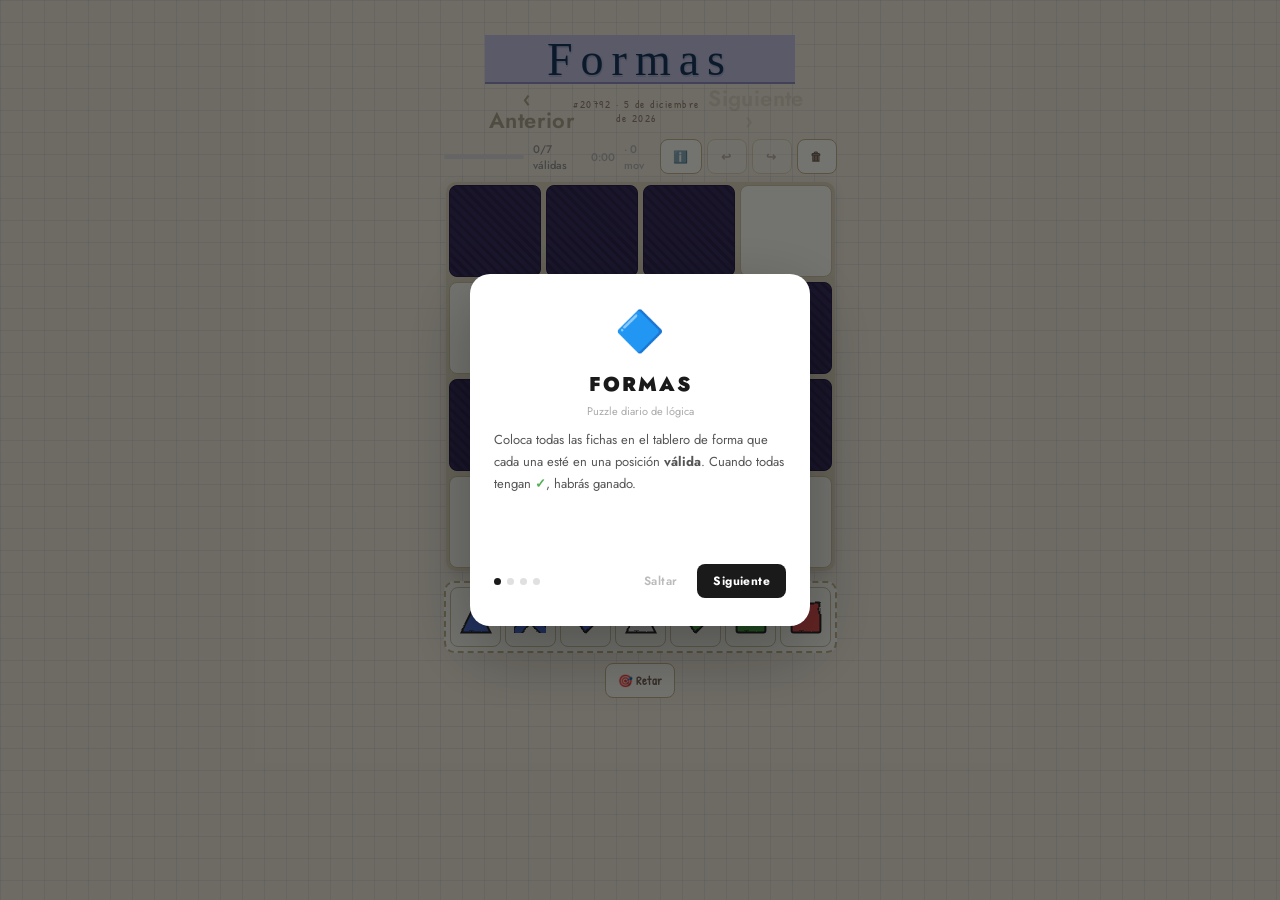
==== commit c0c6b775: "Add files via upload" ====
--- a/index.html
+++ b/index.html
@@ -15,12 +15,12 @@
     <div class="titulo-wrap">
       <div class="pauta-lines"><h1>Formas</h1></div>
       <div class="subtitle-row">
-        <button class="btn-nav" id="btn-prev-day" onclick="goDay(-1)" title="Puzzle anterior">‹</button>
+        <button class="btn-nav" id="btn-prev-day" onclick="goDay(-1)">‹ <span class="btn-nav-label">Anterior</span></button>
         <div class="subtitle-center">
           <div class="subtitle" id="subtitle">#… · cargando…</div>
           <span class="mode-badge" id="mode-badge" style="display:none"></span>
         </div>
-        <button class="btn-nav" id="btn-next-day" onclick="goDay(1)" title="Puzzle siguiente">›</button>
+        <button class="btn-nav" id="btn-next-day" onclick="goDay(1)"><span class="btn-nav-label">Siguiente</span> ›</button>
       </div>
     </div>
     <div class="progress-wrap">
@@ -191,6 +191,11 @@
   </div>
 </div>
 
+<!-- Toast de reto -->
+<div id="challenge-toast" class="challenge-toast hidden">
+  🎯 ¡Link copiado! Ya puedes compartirlo
+</div>
+
 <!-- ── Scripts (orden de carga importa) ── -->
 <script src="js/config.js"></script>
 <script src="js/logic.js"></script>
--- a/css/style.css
+++ b/css/style.css
@@ -292,3 +292,75 @@
   letter-spacing: .5px;
   margin-bottom: 16px;
 }
+
+/* ── Navegación de días ───────────────────────────────────────── */
+.subtitle-row {
+  display: flex;
+  align-items: center;
+  justify-content: center;
+  gap: 4px;
+  margin-top: 3px;
+}
+.subtitle-center {
+  display: flex;
+  flex-direction: column;
+  align-items: center;
+  gap: 3px;
+}
+.btn-nav {
+  background: none;
+  border: none;
+  font-size: 22px;
+  color: #B0A890;
+  cursor: pointer;
+  padding: 0 4px;
+  line-height: 1;
+  border-radius: 6px;
+  transition: color .15s, background .15s;
+  min-width: 28px;
+}
+.btn-nav:hover:not(:disabled) { color: #3A3060; background: rgba(58,48,96,.07); }
+.btn-nav:disabled { opacity: .25; cursor: default; }
+
+/* ── Badge de modo ───────────────────────────────────────────── */
+.mode-badge {
+  font-size: 9px;
+  font-weight: 700;
+  letter-spacing: 1.5px;
+  padding: 2px 8px;
+  border-radius: 20px;
+}
+.mode-badge.reto    { background: #FFF0F0; color: #C04040; border: 1.5px solid #F0C0C0; }
+.mode-badge.history { background: #F0F4FF; color: #4060C0; border: 1.5px solid #C0CCEE; }
+
+/* ── Botón Retar ─────────────────────────────────────────────── */
+.btn-challenge {
+  background: #FFFEF5;
+  border: 1.5px solid #C8B890 !important;
+  color: #7A6858;
+  font-family: 'Patrick Hand', cursive;
+  font-size: 12px;
+  font-weight: 600;
+  padding: 8px 12px;
+  border-radius: 8px;
+  cursor: pointer;
+  transition: background .15s;
+  white-space: nowrap;
+}
+.btn-challenge:hover { background: #F5EEE0; }
+
+/* ── Countdown en victoria ───────────────────────────────────── */
+.victory-countdown-wrap { text-align: center; }
+.victory-countdown-lbl {
+  font-size: 9px;
+  color: #CCCCCC;
+  letter-spacing: 2px;
+  text-transform: uppercase;
+  margin-bottom: 4px;
+}
+.victory-countdown {
+  font-size: 20px;
+  font-weight: 900;
+  color: #3A3060;
+  letter-spacing: 2px;
+}
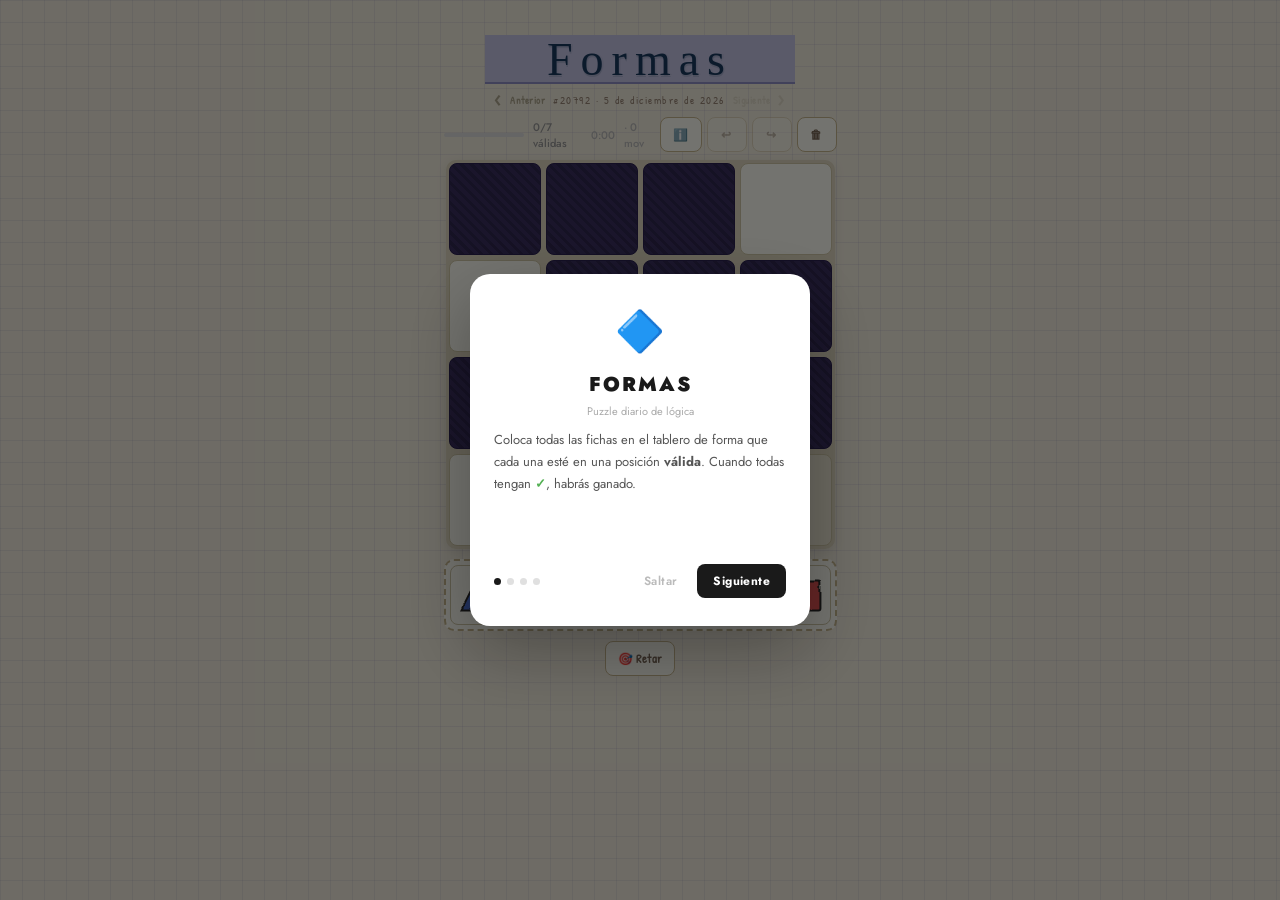
==== commit eea38b24: "Add files via upload" ====
--- a/index.html
+++ b/index.html
@@ -52,7 +52,7 @@
     <div class="rule-item"><div class="rule-icon-sm" id="ri-square"></div><div class="rule-text"><div class="rname">Cuadrado</div><div class="rdesc">Solo esquinas</div></div></div>
     <div class="rule-item"><div class="rule-icon-sm" id="ri-triangle"></div><div class="rule-text"><div class="rname">Triángulo</div><div class="rdesc">Borde, no esquinas</div></div></div>
     <div class="rule-item"><div class="rule-icon-sm" id="ri-x"></div><div class="rule-text"><div class="rname">Cruz</div><div class="rdesc">Interior 2×2</div></div></div>
-    <div class="rule-item"><div class="rule-icon-sm" id="ri-diamond"></div><div class="rule-text"><div class="rname">Rombo</div><div class="rdesc">Fila + col par</div></div></div>
+    <div class="rule-item"><div class="rule-icon-sm" id="ri-diamond"></div><div class="rule-text"><div class="rname">Rombo</div><div class="rdesc">Casillas sombreadas</div></div></div>
     <div class="rules-divider"></div>
     <div class="rules-section">Color → aura</div>
     <div class="rule-item"><div class="color-dot-sm" style="background:#E05252"></div><div class="rule-text"><div class="rname">Rojo</div><div class="rdesc">Sin vecinos</div></div></div>
--- a/css/style.css
+++ b/css/style.css
@@ -108,7 +108,7 @@
   background:#3A3060;border-color:#2A2050;cursor:not-allowed;
   background-image:repeating-linear-gradient(45deg,#302850 0,#302850 3px,#3A3060 3px,#3A3060 7px);
 }
-.cell.valid-target{background:#EEF3F8;border-color:#A8C0D8;border-style:dashed;}
+.cell.valid-target{ /* hints desactivados */ }
 .cell.valid-hover{background:#D8EAF0;border-color:#5080A8;box-shadow:inset 0 0 0 2px rgba(80,128,168,.3);}
 .cell.valid-state{background:#EDF5E5;border-color:#7AB870;border-width:2px;}
 .cell.invalid-state{background:#F8EAEA;border-color:#D07070;border-width:2px;}
@@ -364,3 +364,46 @@
   color: #3A3060;
   letter-spacing: 2px;
 }
+
+/* ── Etiquetas de las flechas de navegación ──────────────────── */
+.btn-nav-label {
+  font-family: 'Patrick Hand', cursive;
+  font-size: 10px;
+  font-weight: 600;
+  letter-spacing: .5px;
+  vertical-align: middle;
+}
+
+/* ── Toast de reto copiado ───────────────────────────────────── */
+.challenge-toast {
+  position: fixed;
+  bottom: 32px;
+  left: 50%;
+  transform: translateX(-50%) translateY(0);
+  background: #3A3060;
+  color: #FFF;
+  font-family: 'Jost', sans-serif;
+  font-size: 13px;
+  font-weight: 600;
+  padding: 12px 22px;
+  border-radius: 30px;
+  box-shadow: 0 8px 28px rgba(0,0,0,.25);
+  white-space: nowrap;
+  z-index: 99998;
+  transition: opacity .3s ease, transform .3s ease;
+}
+.challenge-toast.hidden {
+  display: none !important;
+}
+.challenge-toast.hiding {
+  opacity: 0;
+  transform: translateX(-50%) translateY(8px);
+}
+
+/* ── Patrón ajedrez (casillas oscuras = posición de rombos) ── */
+.cell.chess-dark {
+  background: #EDE8D5;
+}
+.cell.chess-dark.valid-state  { background: #DFF0D5; }
+.cell.chess-dark.invalid-state{ background: #F5E0E0; }
+.cell.chess-dark.valid-hover  { background: #C8E0E8; }
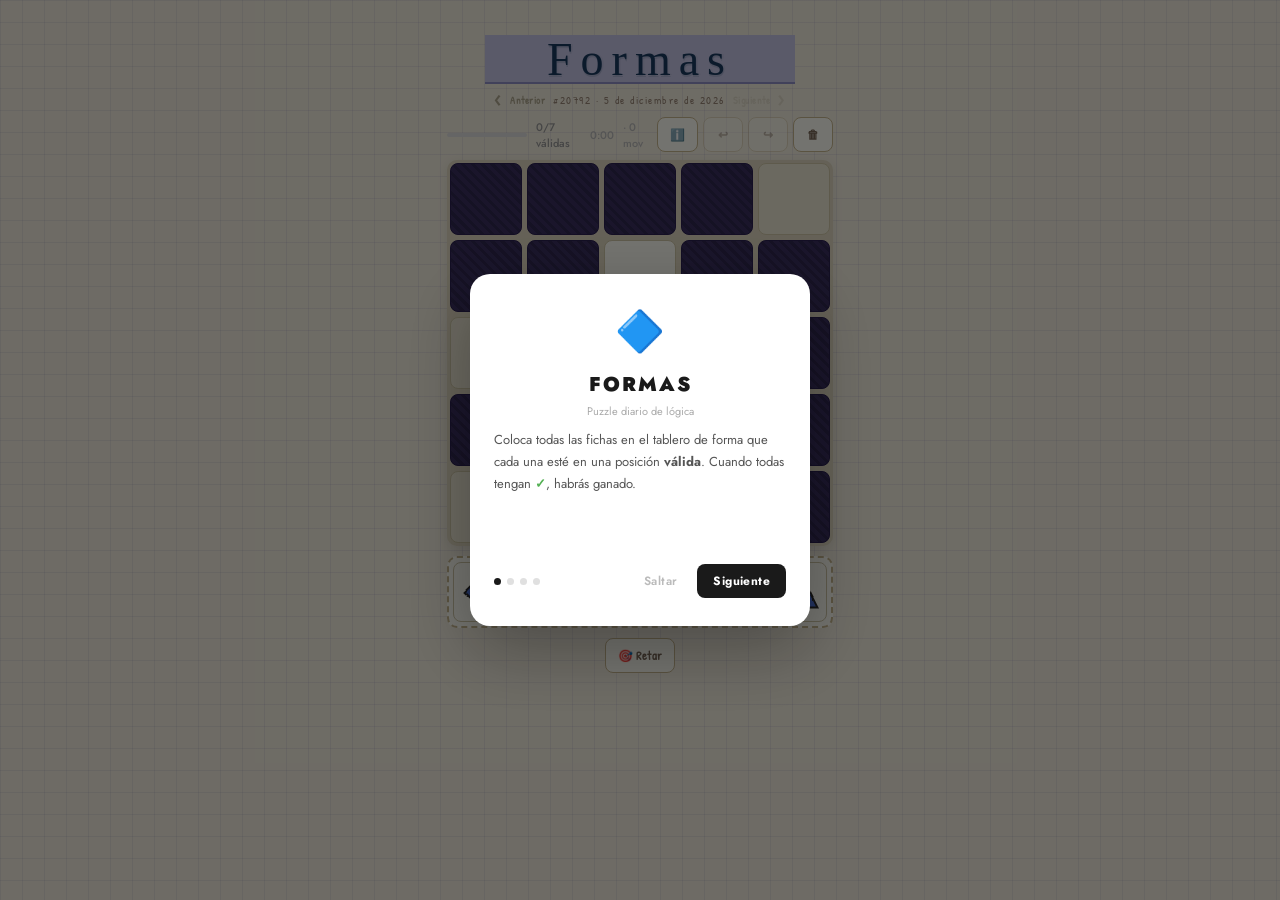
==== commit c8e5a35d: "Add files via upload" ====
--- a/index.html
+++ b/index.html
@@ -51,7 +51,7 @@
     <div class="rule-item"><div class="rule-icon-sm" id="ri-circle"></div><div class="rule-text"><div class="rname">Círculo</div><div class="rdesc">Cualquier casilla</div></div></div>
     <div class="rule-item"><div class="rule-icon-sm" id="ri-square"></div><div class="rule-text"><div class="rname">Cuadrado</div><div class="rdesc">Solo esquinas</div></div></div>
     <div class="rule-item"><div class="rule-icon-sm" id="ri-triangle"></div><div class="rule-text"><div class="rname">Triángulo</div><div class="rdesc">Borde, no esquinas</div></div></div>
-    <div class="rule-item"><div class="rule-icon-sm" id="ri-x"></div><div class="rule-text"><div class="rname">Cruz</div><div class="rdesc">Interior 2×2</div></div></div>
+    <div class="rule-item"><div class="rule-icon-sm" id="ri-x"></div><div class="rule-text"><div class="rname">Cruz</div><div class="rdesc">Interior 3×3</div></div></div>
     <div class="rule-item"><div class="rule-icon-sm" id="ri-diamond"></div><div class="rule-text"><div class="rname">Rombo</div><div class="rdesc">Casillas sombreadas</div></div></div>
     <div class="rules-divider"></div>
     <div class="rules-section">Color → aura</div>
@@ -158,7 +158,7 @@
         <div class="t-rule"><div class="t-shape-icon" id="ti-square"></div><div><b>Cuadrado</b> — esquinas</div></div>
         <div class="t-rule"><div class="t-shape-icon" id="ti-triangle"></div><div><b>Triángulo</b> — bordes</div></div>
         <div class="t-rule"><div class="t-shape-icon" id="ti-x"></div><div><b>Cruz</b> — centro</div></div>
-        <div class="t-rule"><div class="t-shape-icon" id="ti-diamond"></div><div><b>Rombo</b> — par</div></div>
+        <div class="t-rule"><div class="t-shape-icon" id="ti-diamond"></div><div><b>Rombo</b> — casillas sombreadas</div></div>
       </div>
     </div>
     <div class="t-slide hidden" id="t-slide-2">
--- a/css/style.css
+++ b/css/style.css
@@ -88,19 +88,19 @@
 .badge.config{background:#F3F0FF;color:#7060C0;border:1.5px solid #D0C8F8;}
 
 /* ── Barra de progreso ──────────────────────────────────────── */
-.progress-wrap{display:flex;align-items:center;gap:9px;margin-bottom:8px;width:393px;}
+.progress-wrap{display:flex;align-items:center;gap:9px;margin-bottom:8px;width:386px;}
 .progress-bar{width:80px;height:4px;background:#E0E0E0;border-radius:3px;overflow:hidden;flex-shrink:0;}
 .progress-fill{height:100%;background:linear-gradient(90deg,#5A9050,#7EC868);border-radius:3px;transition:width .3s,background .3s;}
 .progress-label{font-size:11px;color:#999;font-weight:500;}
 
 /* ── Tablero ─────────────────────────────────────────────────── */
 #grid{
-  display:grid;grid-template-columns:repeat(4,92px);gap:5px;
+  display:grid;grid-template-columns:repeat(5,72px);gap:5px;
   background:#E0D8C0;padding:3px;border-radius:10px;
   margin-bottom:10px;box-shadow:0 2px 12px rgba(0,0,0,.08);
 }
 .cell{
-  width:92px;height:92px;background:#FFFEF5;border-radius:8px;border:1.5px solid #D0C8A8;
+  width:72px;height:72px;background:#FFFEF5;border-radius:8px;border:1.5px solid #D0C8A8;
   display:flex;align-items:center;justify-content:center;position:relative;
   transition:background .1s,border-color .1s,box-shadow .1s;
 }
@@ -117,14 +117,14 @@
 .cell-indicator{position:absolute;bottom:2px;right:3px;font-size:10px;font-weight:700;line-height:1;pointer-events:none;}
 
 /* ── Andén (fichas disponibles) ─────────────────────────────── */
-.anden-wrap{width:393px;margin-bottom:8px;}
+.anden-wrap{width:386px;margin-bottom:8px;}
 .section-label{font-size:9px;font-weight:700;color:#BBBBBB;letter-spacing:2.5px;text-transform:uppercase;text-align:center;margin-bottom:7px;}
 #anden{
   display:grid;
   grid-template-columns:repeat(var(--anden-cols,6), 1fr);
   gap:4px;padding:4px;
   background:#FFFEF5;border-radius:10px;border:2px dashed #C8B890;
-  width:393px;touch-action:none;
+  width:386px;touch-action:none;
   transition:border-color .15s,background .15s;
 }
 .anden-tile{
@@ -217,8 +217,8 @@
 /* ── Responsive ──────────────────────────────────────────────── */
 @media(max-width:540px){
   #shell{flex-direction:column;align-items:center;}
-  #game{width:100%;max-width:310px;}
-  #rules-panel{position:relative;left:auto;top:auto;width:100%;max-width:393px;margin-left:0;margin-top:10px;transform:translateY(-6px);}
+  #game{width:100%;max-width:386px;}
+  #rules-panel{position:relative;left:auto;top:auto;width:100%;max-width:386px;margin-left:0;margin-top:10px;transform:translateY(-6px);}
   #rules-panel.visible{transform:translateY(0);}
 }
 
